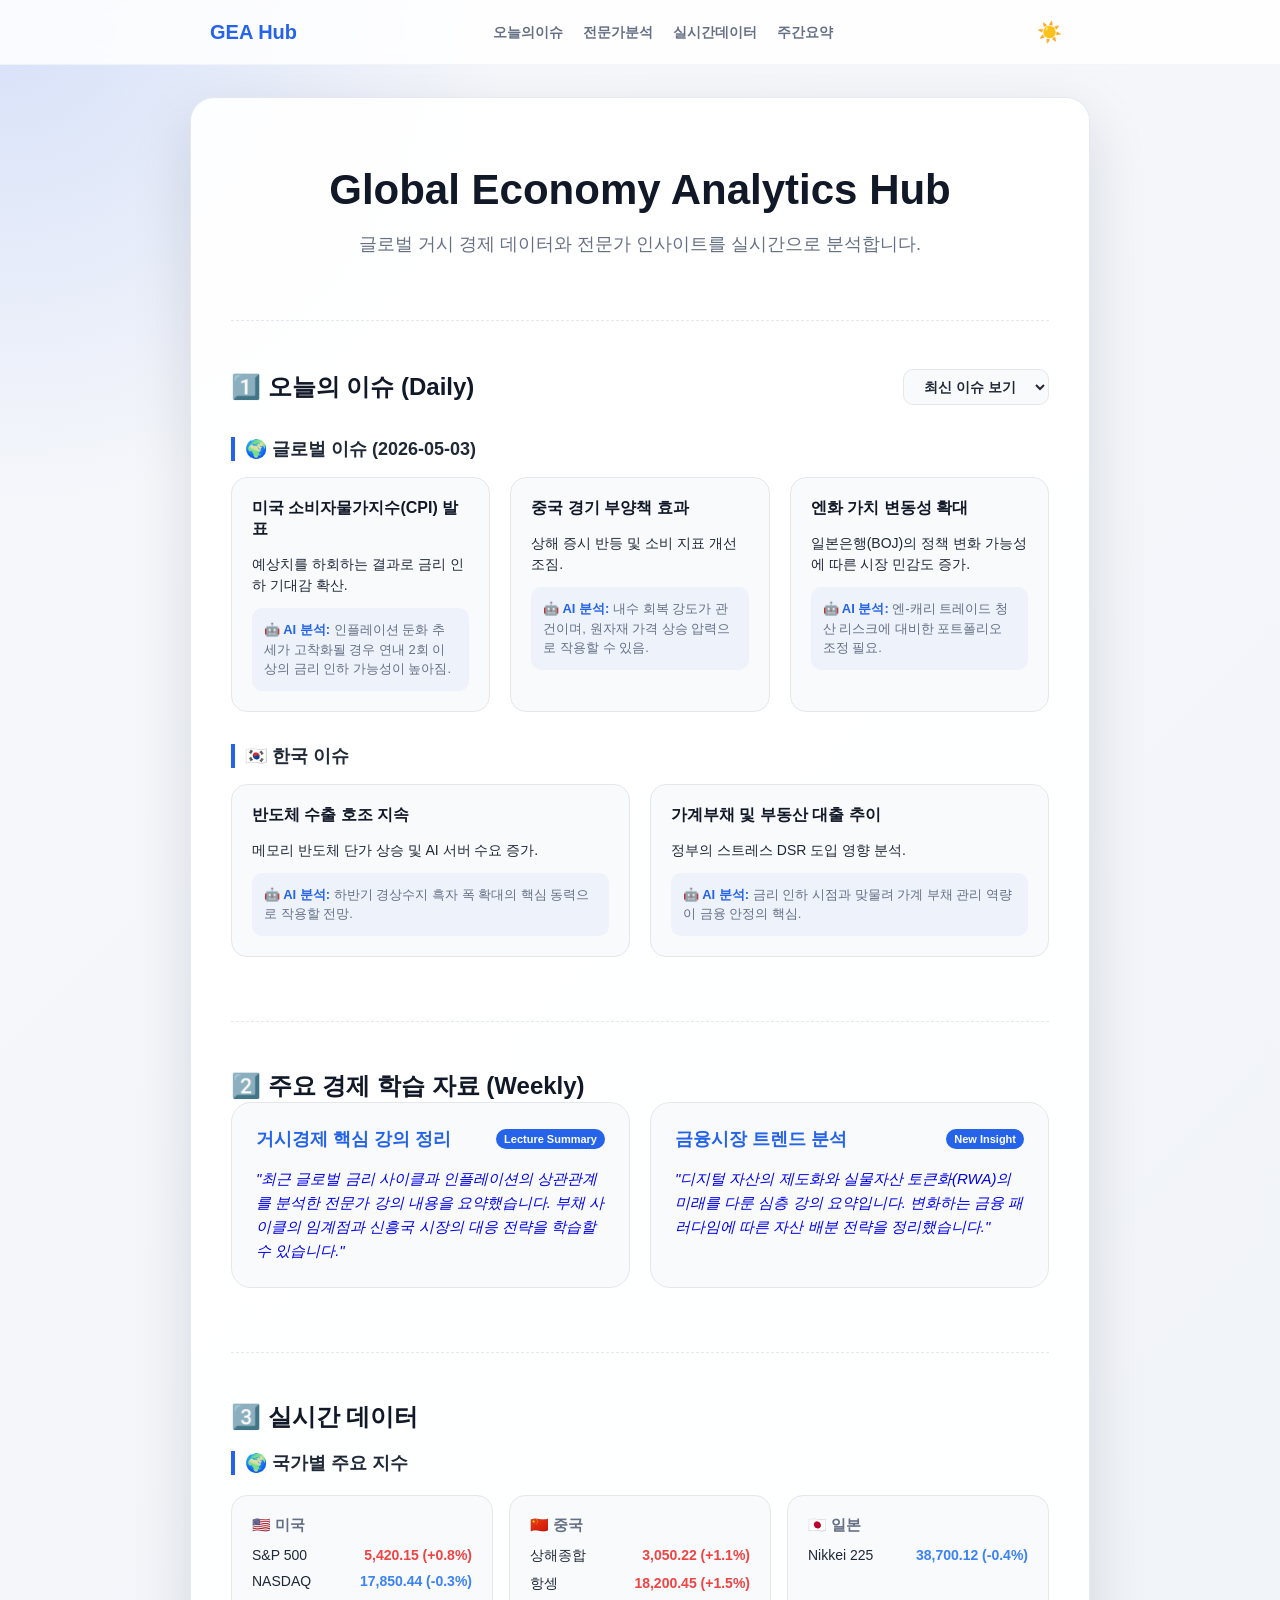
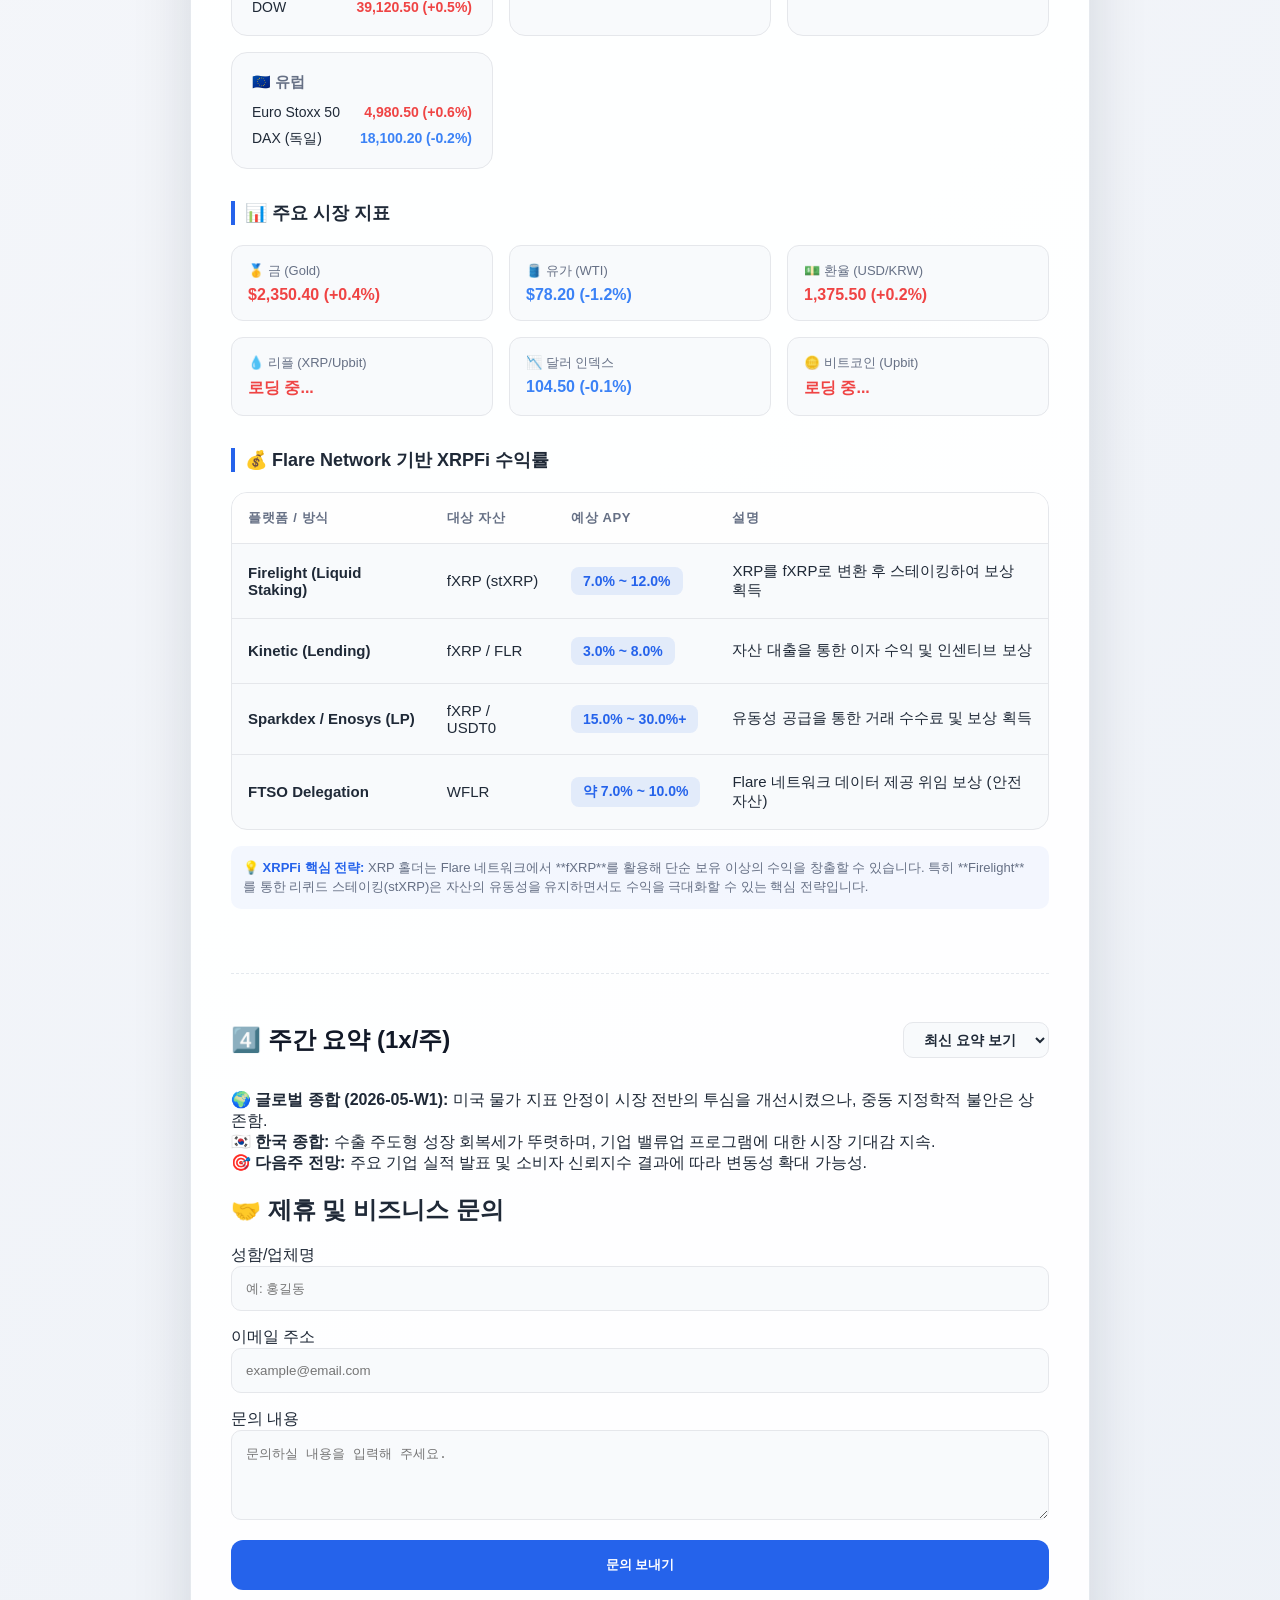
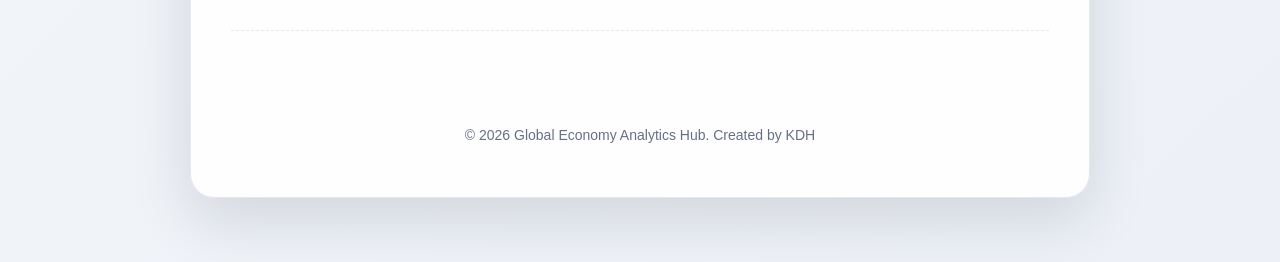
==== index.html @ 11a08524 "feat: 경제 학습 자료 전용 페이지(learning.html) 추가 및 링크 연동" ====
<!DOCTYPE html>
<html lang="ko">
<head>
  <meta charset="UTF-8">
  <meta name="viewport" content="width=device-width, initial-scale=1.0">
  <title>Global Economy Analytics Hub</title>
  <meta name="google-adsense-account" content="ca-pub-2318911583209270">
  <script async src="https://pagead2.googlesyndication.com/pagead/js/adsbygoogle.js?client=ca-pub-2318911583209270"
     crossorigin="anonymous"></script>
  <link rel="stylesheet" href="style.css">
</head>

<body>
  <nav class="navbar">
    <div class="nav-container">
      <a href="#" class="nav-logo">GEA Hub</a>
      <ul class="nav-links">
        <li><a href="#daily-issue">오늘의이슈</a></li>
        <li><a href="#expert">전문가분석</a></li>
        <li><a href="#data">실시간데이터</a></li>
        <li><a href="#weekly">주간요약</a></li>
      </ul>
      <button id="modeToggle" class="mode-toggle" aria-label="다크 모드 토글">☀️</button>
    </div>
  </nav>

  <main class="container">
    <header class="hub-header">
      <h1>Global Economy Analytics Hub</h1>
      <p>글로벌 거시 경제 데이터와 전문가 인사이트를 실시간으로 분석합니다.</p>
    </header>

    <!-- 1️⃣ 오늘의 이슈 (Daily) -->
    <section id="daily-issue" class="info-section">
      <div class="section-header">
        <h2>1️⃣ 오늘의 이슈 (Daily)</h2>
        <div class="archive-selector">
          <select id="dailyDateSelector" aria-label="이전 이슈 선택">
            <option value="latest">최신 이슈 보기</option>
            <!-- Dates will be populated by JS -->
          </select>
        </div>
      </div>
      <div id="dailyContent">
        <!-- Dynamic Content -->
      </div>
    </section>

    <!-- 2️⃣ 주요 경제 학습 자료 (Weekly) -->
    <section id="expert" class="info-section">
      <h2>2️⃣ 주요 경제 학습 자료 (Weekly)</h2>
      <div class="expert-grid">
        <a href="learning.html" class="expert-card" style="text-decoration: none; display: block; cursor: pointer; transition: transform 0.2s;">
          <div class="expert-header">
            <h3>거시경제 핵심 강의 정리</h3>
            <span class="tag">Lecture Summary</span>
          </div>
          <p>"최근 글로벌 금리 사이클과 인플레이션의 상관관계를 분석한 전문가 강의 내용을 요약했습니다. 부채 사이클의 임계점과 신흥국 시장의 대응 전략을 학습할 수 있습니다."</p>
        </a>
        <a href="learning.html" class="expert-card" style="text-decoration: none; display: block; cursor: pointer; transition: transform 0.2s;">
          <div class="expert-header">
            <h3>금융시장 트렌드 분석</h3>
            <span class="tag">New Insight</span>
          </div>
          <p>"디지털 자산의 제도화와 실물자산 토큰화(RWA)의 미래를 다룬 심층 강의 요약입니다. 변화하는 금융 패러다임에 따른 자산 배분 전략을 정리했습니다."</p>
        </a>
      </div>
    </section>

    <!-- 3️⃣ 실시간 데이터 -->
    <section id="data" class="info-section">
      <h2>3️⃣ 실시간 데이터</h2>
      
      <div class="data-group">
        <h3>🌍 국가별 주요 지수</h3>
        <div class="market-grid">
          <div class="market-box">
            <h4>🇺🇸 미국</h4>
            <div class="market-data">
              <div class="data-row up"><span>S&P 500</span> <strong>5,420.15 (+0.8%)</strong></div>
              <div class="data-row down"><span>NASDAQ</span> <strong>17,850.44 (-0.3%)</strong></div>
              <div class="data-row up"><span>DOW</span> <strong>39,120.50 (+0.5%)</strong></div>
            </div>
          </div>
          <div class="market-box">
            <h4>🇨🇳 중국</h4>
            <div class="market-data">
              <div class="data-row up"><span>상해종합</span> <strong>3,050.22 (+1.1%)</strong></div>
              <div class="data-row up"><span>항셍</span> <strong>18,200.45 (+1.5%)</strong></div>
            </div>
          </div>
          <div class="market-box">
            <h4>🇯🇵 일본</h4>
            <div class="market-data">
              <div class="data-row down"><span>Nikkei 225</span> <strong>38,700.12 (-0.4%)</strong></div>
            </div>
          </div>
          <div class="market-box">
            <h4>🇪🇺 유럽</h4>
            <div class="market-data">
              <div class="data-row up"><span>Euro Stoxx 50</span> <strong>4,980.50 (+0.6%)</strong></div>
              <div class="data-row down"><span>DAX (독일)</span> <strong>18,100.20 (-0.2%)</strong></div>
            </div>
          </div>
        </div>
      </div>

      <div class="data-group" style="margin-top: 32px;">
        <h3>📊 주요 시장 지표</h3>
        <div class="market-grid">
          <div class="indicator-item">
            <span>🥇 금 (Gold)</span>
            <strong class="up">$2,350.40 (+0.4%)</strong>
          </div>
          <div class="indicator-item">
            <span>🛢️ 유가 (WTI)</span>
            <strong class="down">$78.20 (-1.2%)</strong>
          </div>
          <div class="indicator-item">
            <span>💵 환율 (USD/KRW)</span>
            <strong class="up">1,375.50 (+0.2%)</strong>
          </div>
          <div class="indicator-item">
            <span>💧 리플 (XRP/Upbit)</span>
            <strong id="xrpPriceDisplay" class="up">로딩 중...</strong>
          </div>
          <div class="indicator-item">
            <span>📉 달러 인덱스</span>
            <strong class="down">104.50 (-0.1%)</strong>
          </div>
          <div class="indicator-item">
            <span>🪙 비트코인 (Upbit)</span>
            <strong id="btcPriceDisplay" class="up">로딩 중...</strong>
          </div>
        </div>
      </div>

      <div class="data-group" style="margin-top: 32px;">
        <h3>💰 Flare Network 기반 XRPFi 수익률</h3>
        <div class="table-wrapper">
          <table class="data-table">
            <thead>
              <tr>
                <th>플랫폼 / 방식</th>
                <th>대상 자산</th>
                <th>예상 APY</th>
                <th>설명</th>
              </tr>
            </thead>
            <tbody>
              <tr>
                <td class="asset-name"><strong>Firelight (Liquid Staking)</strong></td>
                <td>fXRP (stXRP)</td>
                <td><span class="apy-badge">7.0% ~ 12.0%</span></td>
                <td>XRP를 fXRP로 변환 후 스테이킹하여 보상 획득</td>
              </tr>
              <tr>
                <td class="asset-name"><strong>Kinetic (Lending)</strong></td>
                <td>fXRP / FLR</td>
                <td><span class="apy-badge">3.0% ~ 8.0%</span></td>
                <td>자산 대출을 통한 이자 수익 및 인센티브 보상</td>
              </tr>
              <tr>
                <td class="asset-name"><strong>Sparkdex / Enosys (LP)</strong></td>
                <td>fXRP / USDT0</td>
                <td><span class="apy-badge">15.0% ~ 30.0%+</span></td>
                <td>유동성 공급을 통한 거래 수수료 및 보상 획득</td>
              </tr>
              <tr>
                <td class="asset-name"><strong>FTSO Delegation</strong></td>
                <td>WFLR</td>
                <td><span class="apy-badge">약 7.0% ~ 10.0%</span></td>
                <td>Flare 네트워크 데이터 제공 위임 보상 (안전 자산)</td>
              </tr>
            </tbody>
          </table>
        </div>
        <div class="ai-analysis" style="margin-top: 16px;">
          <strong>💡 XRPFi 핵심 전략:</strong> XRP 홀더는 Flare 네트워크에서 **fXRP**를 활용해 단순 보유 이상의 수익을 창출할 수 있습니다. 특히 **Firelight**를 통한 리퀴드 스테이킹(stXRP)은 자산의 유동성을 유지하면서도 수익을 극대화할 수 있는 핵심 전략입니다.
        </div>
      </div>
    </section>

    <!-- 4️⃣ 주간 요약 (1x/주) -->
    <section id="weekly" class="info-section">
      <div class="section-header">
        <h2>4️⃣ 주간 요약 (1x/주)</h2>
        <div class="archive-selector">
          <select id="weeklyDateSelector" aria-label="이전 요약 선택">
            <option value="latest">최신 요약 보기</option>
            <!-- Dates will be populated by JS -->
          </select>
        </div>
      </div>
      <div id="weeklyContent">
        <!-- Dynamic Content -->
      </div>
    </section>

    <section class="contact-section">
      <h2>🤝 제휴 및 비즈니스 문의</h2>
      <form id="contactForm" class="contact-form" action="https://formspree.io/f/xnjwjlny" method="POST">
        <div class="form-group">
          <label for="name">성함/업체명</label>
          <input type="text" id="name" name="name" placeholder="예: 홍길동" required>
        </div>
        <div class="form-group">
          <label for="email">이메일 주소</label>
          <input type="email" id="email" name="email" placeholder="example@email.com" required>
        </div>
        <div class="form-group">
          <label for="message">문의 내용</label>
          <textarea id="message" name="message" rows="4" placeholder="문의하실 내용을 입력해 주세요." required></textarea>
        </div>
        <button type="submit" class="submit-btn">문의 보내기</button>
      </form>
    </section>

    <section class="comments-section" style="margin-top: 40px; padding-top: 32px; border-top: 1px dashed var(--container-border);">
      <div id="disqus_thread"></div>
      <script>
          (function() {
          var d = document, s = d.createElement('script');
          s.src = 'https://productbuilder-f98wrz4nfr.disqus.com/embed.js';
          s.setAttribute('data-timestamp', +new Date());
          (d.head || d.body).appendChild(s);
          })();
      </script>
    </section>

    <footer class="footer">
      <p>&copy; 2026 Global Economy Analytics Hub. Created by KDH</p>
    </footer>
  </main>

  <script src="script.js"></script>
</body>
</html>
---- style.css ----
:root {
  --nav-bg: rgba(255, 255, 255, 0.85);
  --nav-border: rgba(148, 163, 184, 0.1);
  --bg-gradient: radial-gradient(circle at top left, rgba(37, 99, 235, 0.16), transparent 32rem),
                 linear-gradient(135deg, #f7f8fb 0%, #edf1f7 100%);
  --text-primary: #1f2937;
  --text-secondary: #667085;
  --text-header: #111827;
  --container-bg: rgba(255, 255, 255, 0.92);
  --container-border: rgba(148, 163, 184, 0.24);
  --container-shadow: 0 22px 60px rgba(15, 23, 42, 0.13);
  --set-bg: #f8fafc;
  --set-border: #e5e7eb;
  --set-title: #344054;
  --accent-color: #2563eb;
  --ai-bg: rgba(37, 99, 235, 0.05);
  --up-color: #ef4444;
  --down-color: #3b82f6;
}

.dark-mode {
  --nav-bg: rgba(15, 23, 42, 0.85);
  --nav-border: rgba(51, 65, 85, 0.3);
  --bg-gradient: radial-gradient(circle at top left, rgba(37, 99, 235, 0.1), transparent 32rem),
                 linear-gradient(135deg, #0f172a 0%, #1e293b 100%);
  --text-primary: #f1f5f9;
  --text-secondary: #94a3b8;
  --text-header: #f8fafc;
  --container-bg: rgba(30, 41, 59, 0.92);
  --container-border: rgba(51, 65, 85, 0.4);
  --container-shadow: 0 22px 60px rgba(0, 0, 0, 0.3);
  --set-bg: #1e293b;
  --set-border: #334155;
  --set-title: #cbd5e1;
  --accent-color: #60a5fa;
  --ai-bg: rgba(96, 165, 250, 0.1);
}

* {
  box-sizing: border-box;
}

body {
  min-height: 100vh;
  margin: 0;
  font-family: Arial, "Apple SD Gothic Neo", "Noto Sans KR", sans-serif;
  background: var(--bg-gradient);
  color: var(--text-primary);
  display: flex;
  flex-direction: column;
  align-items: center;
  padding: 0 0 64px;
  transition: background 0.3s ease, color 0.3s ease;
  scroll-behavior: smooth;
}

.navbar {
  position: sticky;
  top: 0;
  width: 100%;
  z-index: 1000;
  background: var(--nav-bg);
  backdrop-filter: blur(10px);
  border-bottom: 1px solid var(--nav-border);
  margin-bottom: 32px;
}

.nav-container {
  max-width: 900px;
  margin: 0 auto;
  display: flex;
  align-items: center;
  justify-content: space-between;
  padding: 12px 20px;
}

.nav-logo {
  font-size: 20px;
  font-weight: 900;
  color: var(--accent-color);
  text-decoration: none;
}

.nav-links {
  display: flex;
  list-style: none;
  gap: 20px;
  margin: 0;
  padding: 0;
}

.nav-links a {
  text-decoration: none;
  color: var(--text-secondary);
  font-size: 14px;
  font-weight: 600;
  transition: color 0.2s ease;
}

.nav-links a:hover {
  color: var(--accent-color);
}

.container {
  width: min(95%, 900px);
  background: var(--container-bg);
  border: 1px solid var(--container-border);
  border-radius: 24px;
  box-shadow: var(--container-shadow);
  padding: 40px;
  transition: all 0.3s ease;
}

.hub-header {
  text-align: center;
  margin-bottom: 48px;
}

.hub-header h1 {
  font-size: clamp(28px, 5vw, 42px);
  margin-bottom: 12px;
  color: var(--text-header);
}

.hub-header p {
  color: var(--text-secondary);
  font-size: 18px;
}

.info-section {
  margin-top: 64px;
  padding-top: 48px;
  border-top: 1px dashed var(--container-border);
}

.info-section h2 {
  font-size: 24px;
  color: var(--text-header);
  margin: 0;
}

.section-header {
  display: flex;
  justify-content: space-between;
  align-items: center;
  margin-bottom: 32px;
  flex-wrap: wrap;
  gap: 16px;
}

.archive-selector select {
  padding: 8px 16px;
  border-radius: 10px;
  border: 1px solid var(--set-border);
  background: var(--set-bg);
  color: var(--text-primary);
  font-size: 14px;
  font-weight: 600;
  cursor: pointer;
  outline: none;
  transition: border-color 0.2s;
}

.archive-selector select:hover {
  border-color: var(--accent-color);
}

.issue-group h3 {
  font-size: 18px;
  margin-bottom: 16px;
  padding-left: 10px;
  border-left: 4px solid var(--accent-color);
}

/* Card Grid */
.card-grid {
  display: grid;
  grid-template-columns: repeat(auto-fit, minmax(240px, 1fr));
  gap: 20px;
}

.data-card {
  padding: 20px;
  background: var(--set-bg);
  border: 1px solid var(--set-border);
  border-radius: 16px;
}

.data-card h4 {
  font-size: 16px;
  margin: 0 0 10px;
  color: var(--text-header);
}

.data-card p {
  font-size: 14px;
  line-height: 1.5;
  margin-bottom: 12px;
}

/* Table Modernization */
.table-wrapper {
  width: 100%;
  overflow-x: auto;
  border-radius: 16px;
  border: 1px solid var(--set-border);
  background: var(--set-bg);
  margin-top: 16px;
}

.data-table {
  width: 100%;
  border-collapse: collapse;
  text-align: left;
  min-width: 600px;
}

.data-table th {
  padding: 16px;
  background: var(--nav-bg);
  color: var(--text-secondary);
  font-size: 13px;
  font-weight: 700;
  text-transform: uppercase;
  letter-spacing: 0.05em;
  border-bottom: 1px solid var(--set-border);
}

.data-table td {
  padding: 18px 16px;
  border-bottom: 1px solid var(--set-border);
  font-size: 15px;
  color: var(--text-primary);
  vertical-align: middle;
}

.data-table tr:last-child td {
  border-bottom: none;
}

.data-table tr:hover {
  background: rgba(37, 99, 235, 0.03);
}

.dark-mode .data-table tr:hover {
  background: rgba(96, 165, 250, 0.03);
}

.apy-badge {
  display: inline-block;
  padding: 6px 12px;
  background: rgba(37, 99, 235, 0.1);
  color: var(--accent-color);
  border-radius: 8px;
  font-weight: 800;
  font-size: 14px;
  white-space: nowrap;
}

.asset-name {
  font-weight: 700;
  color: var(--text-header);
}

.ai-analysis {
  padding: 12px;
  background: var(--ai-bg);
  border-radius: 10px;
  font-size: 13px;
  line-height: 1.5;
  color: var(--text-secondary);
}

.ai-analysis strong {
  color: var(--accent-color);
}

/* Expert Grid */
.expert-grid {
  display: grid;
  grid-template-columns: repeat(auto-fit, minmax(300px, 1fr));
  gap: 20px;
}

.expert-card {
  padding: 24px;
  background: var(--set-bg);
  border-radius: 20px;
  border: 1px solid var(--set-border);
  transition: transform 0.2s, box-shadow 0.2s, border-color 0.2s;
}

.expert-card:hover {
  transform: translateY(-5px);
  box-shadow: 0 12px 24px rgba(0, 0, 0, 0.1);
  border-color: var(--accent-color);
}

.expert-header {
  display: flex;
  justify-content: space-between;
  align-items: center;
  margin-bottom: 16px;
}

.expert-header h3 {
  font-size: 18px;
  margin: 0;
  color: var(--accent-color);
}

.tag {
  font-size: 11px;
  padding: 4px 8px;
  background: var(--accent-color);
  color: white;
  border-radius: 20px;
  font-weight: bold;
}

.expert-card p {
  font-size: 15px;
  line-height: 1.6;
  font-style: italic;
  margin: 0;
}

.data-group h3 {
  font-size: 18px;
  margin-bottom: 20px;
  padding-left: 10px;
  border-left: 4px solid var(--accent-color);
}

.market-grid {
  display: grid;
  grid-template-columns: repeat(auto-fit, minmax(200px, 1fr));
  gap: 16px;
}

.market-box {
  padding: 20px;
  background: var(--set-bg);
  border: 1px solid var(--set-border);
  border-radius: 16px;
}

.market-box h4 {
  font-size: 15px;
  margin: 0 0 12px;
  color: var(--text-secondary);
}

.market-data {
  display: grid;
  gap: 10px;
}

.data-row {
  display: flex;
  justify-content: space-between;
  font-size: 14px;
}

.data-row span {
  color: var(--text-primary);
}

.data-row.up strong { color: var(--up-color); }
.data-row.down strong { color: var(--down-color); }

/* Indicator Item Style */
.indicator-item {
  padding: 16px;
  background: var(--set-bg);
  border: 1px solid var(--set-border);
  border-radius: 12px;
  display: flex;
  flex-direction: column;
  gap: 6px;
}

.indicator-item span {
  font-size: 13px;
  color: var(--text-secondary);
}

.indicator-item strong {
  font-size: 16px;
}

.indicator-item strong.up { color: var(--up-color); }
.indicator-item strong.down { color: var(--down-color); }

/* Expert Grid */
.mode-toggle {
  background: none;
  border: none;
  cursor: pointer;
  padding: 8px;
  border-radius: 50%;
  font-size: 20px;
}

.contact-form {
  display: grid;
  gap: 16px;
}

.form-group input, .form-group textarea {
  width: 100%;
  padding: 14px;
  border-radius: 10px;
  border: 1px solid var(--set-border);
  background: var(--set-bg);
  color: var(--text-primary);
}

.submit-btn {
  padding: 16px;
  background: var(--accent-color);
  color: white;
  border: none;
  border-radius: 12px;
  font-weight: bold;
  cursor: pointer;
}

.footer {
  margin-top: 64px;
  text-align: center;
  font-size: 14px;
  color: var(--text-secondary);
}

@media (max-width: 768px) {
  .nav-links { display: none; }
  .container { padding: 24px 16px; }
}
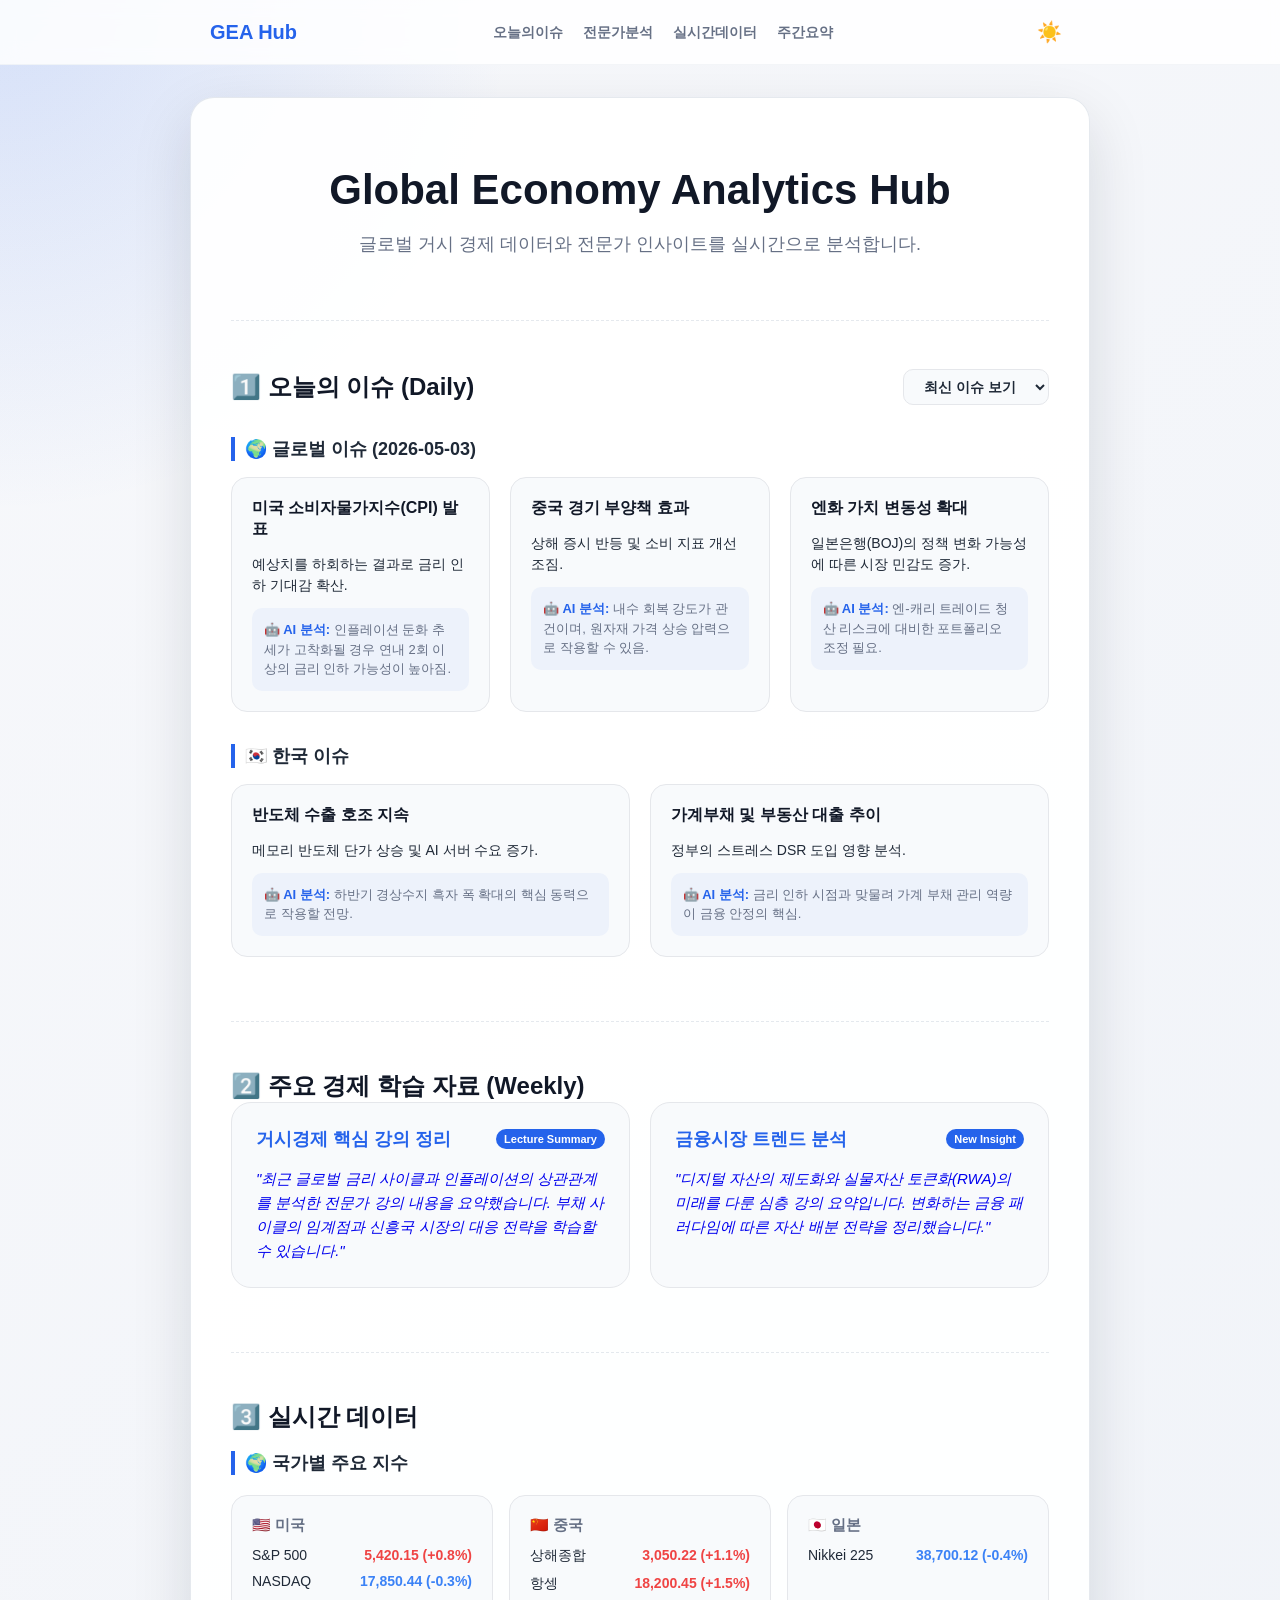
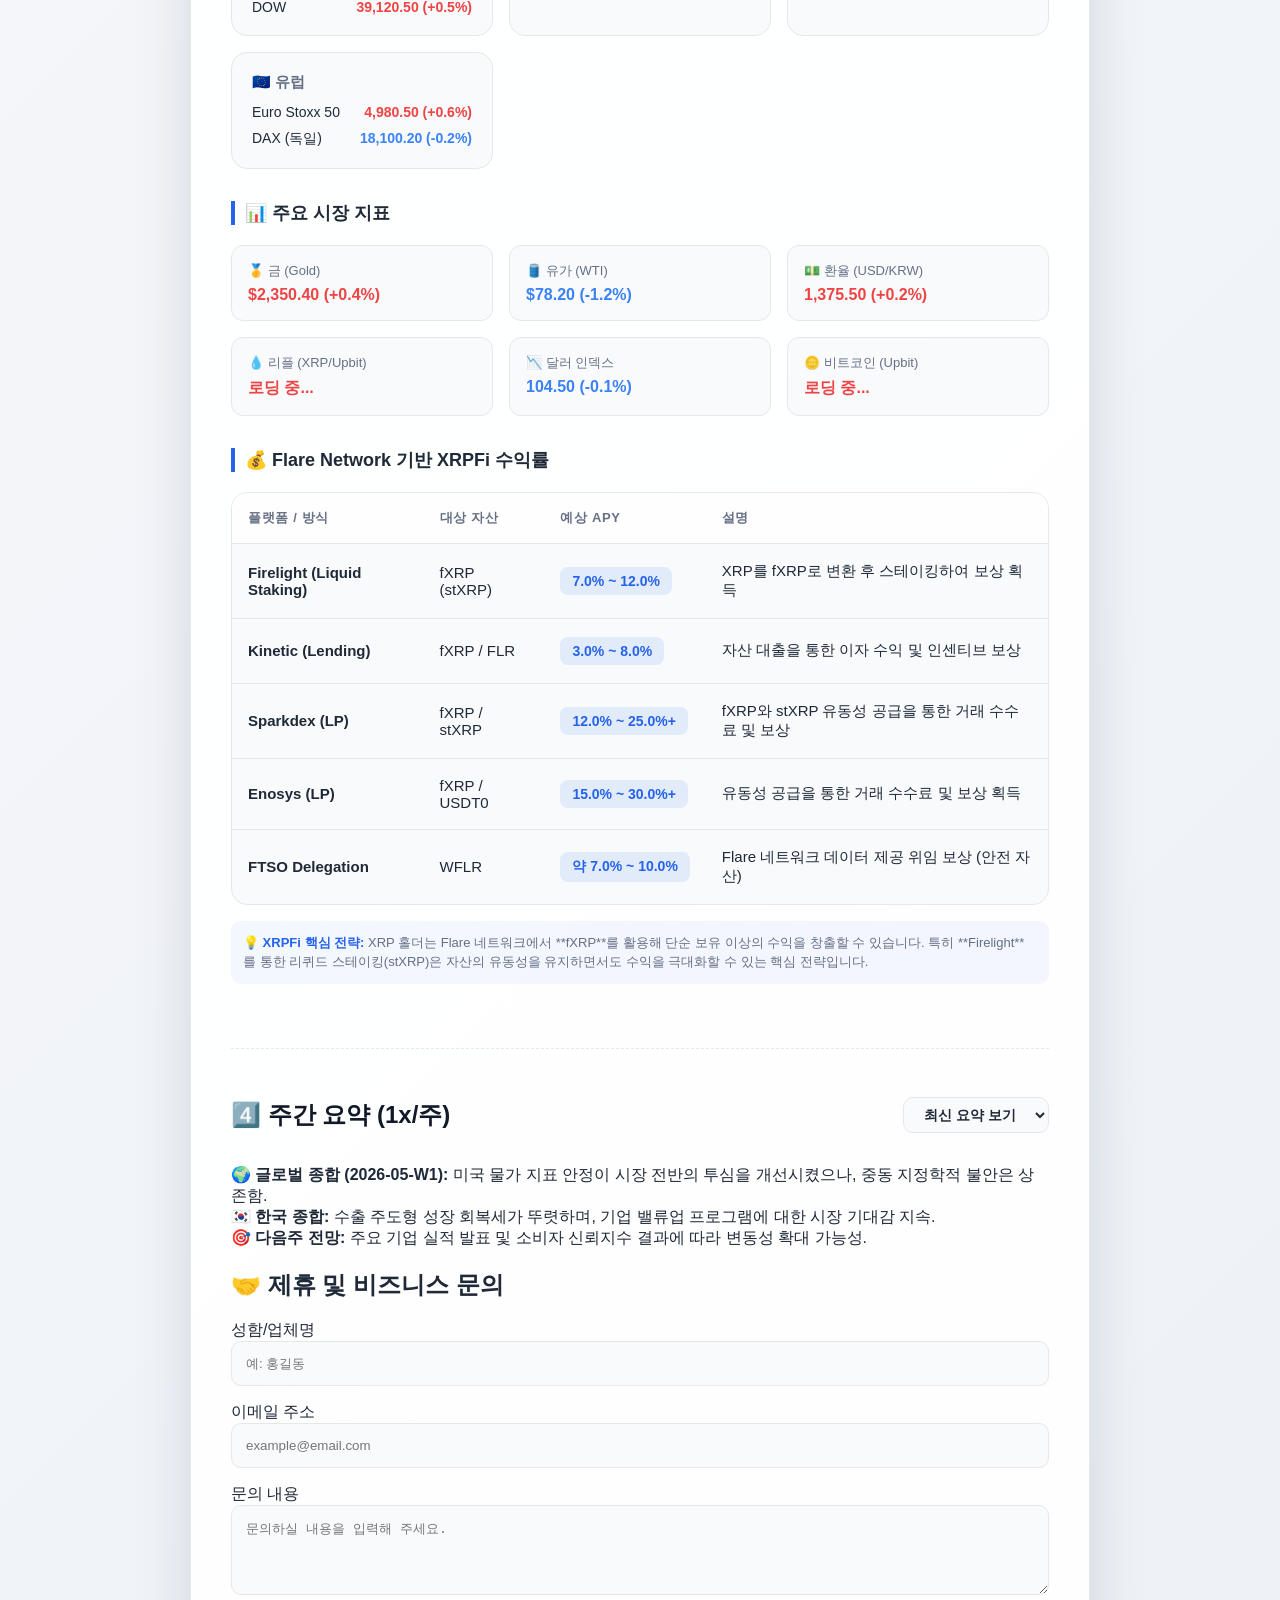
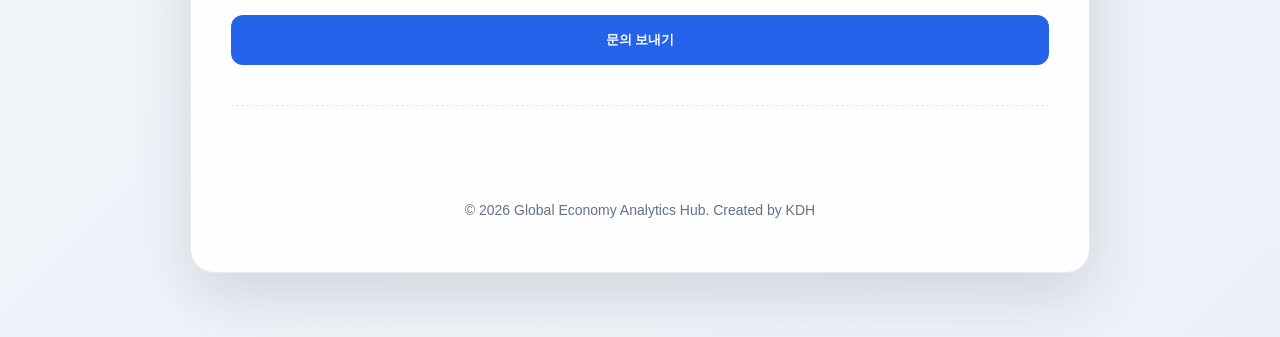
==== commit 01a3eabc: "feat: 실명 언급 제거 및 Sparkdex fXRP/stXRP 수익률 정보 업데이트" ====
--- a/index.html
+++ b/index.html
@@ -161,7 +161,13 @@
                 <td>자산 대출을 통한 이자 수익 및 인센티브 보상</td>
               </tr>
               <tr>
-                <td class="asset-name"><strong>Sparkdex / Enosys (LP)</strong></td>
+                <td class="asset-name"><strong>Sparkdex (LP)</strong></td>
+                <td>fXRP / stXRP</td>
+                <td><span class="apy-badge">12.0% ~ 25.0%+</span></td>
+                <td>fXRP와 stXRP 유동성 공급을 통한 거래 수수료 및 보상</td>
+              </tr>
+              <tr>
+                <td class="asset-name"><strong>Enosys (LP)</strong></td>
                 <td>fXRP / USDT0</td>
                 <td><span class="apy-badge">15.0% ~ 30.0%+</span></td>
                 <td>유동성 공급을 통한 거래 수수료 및 보상 획득</td>
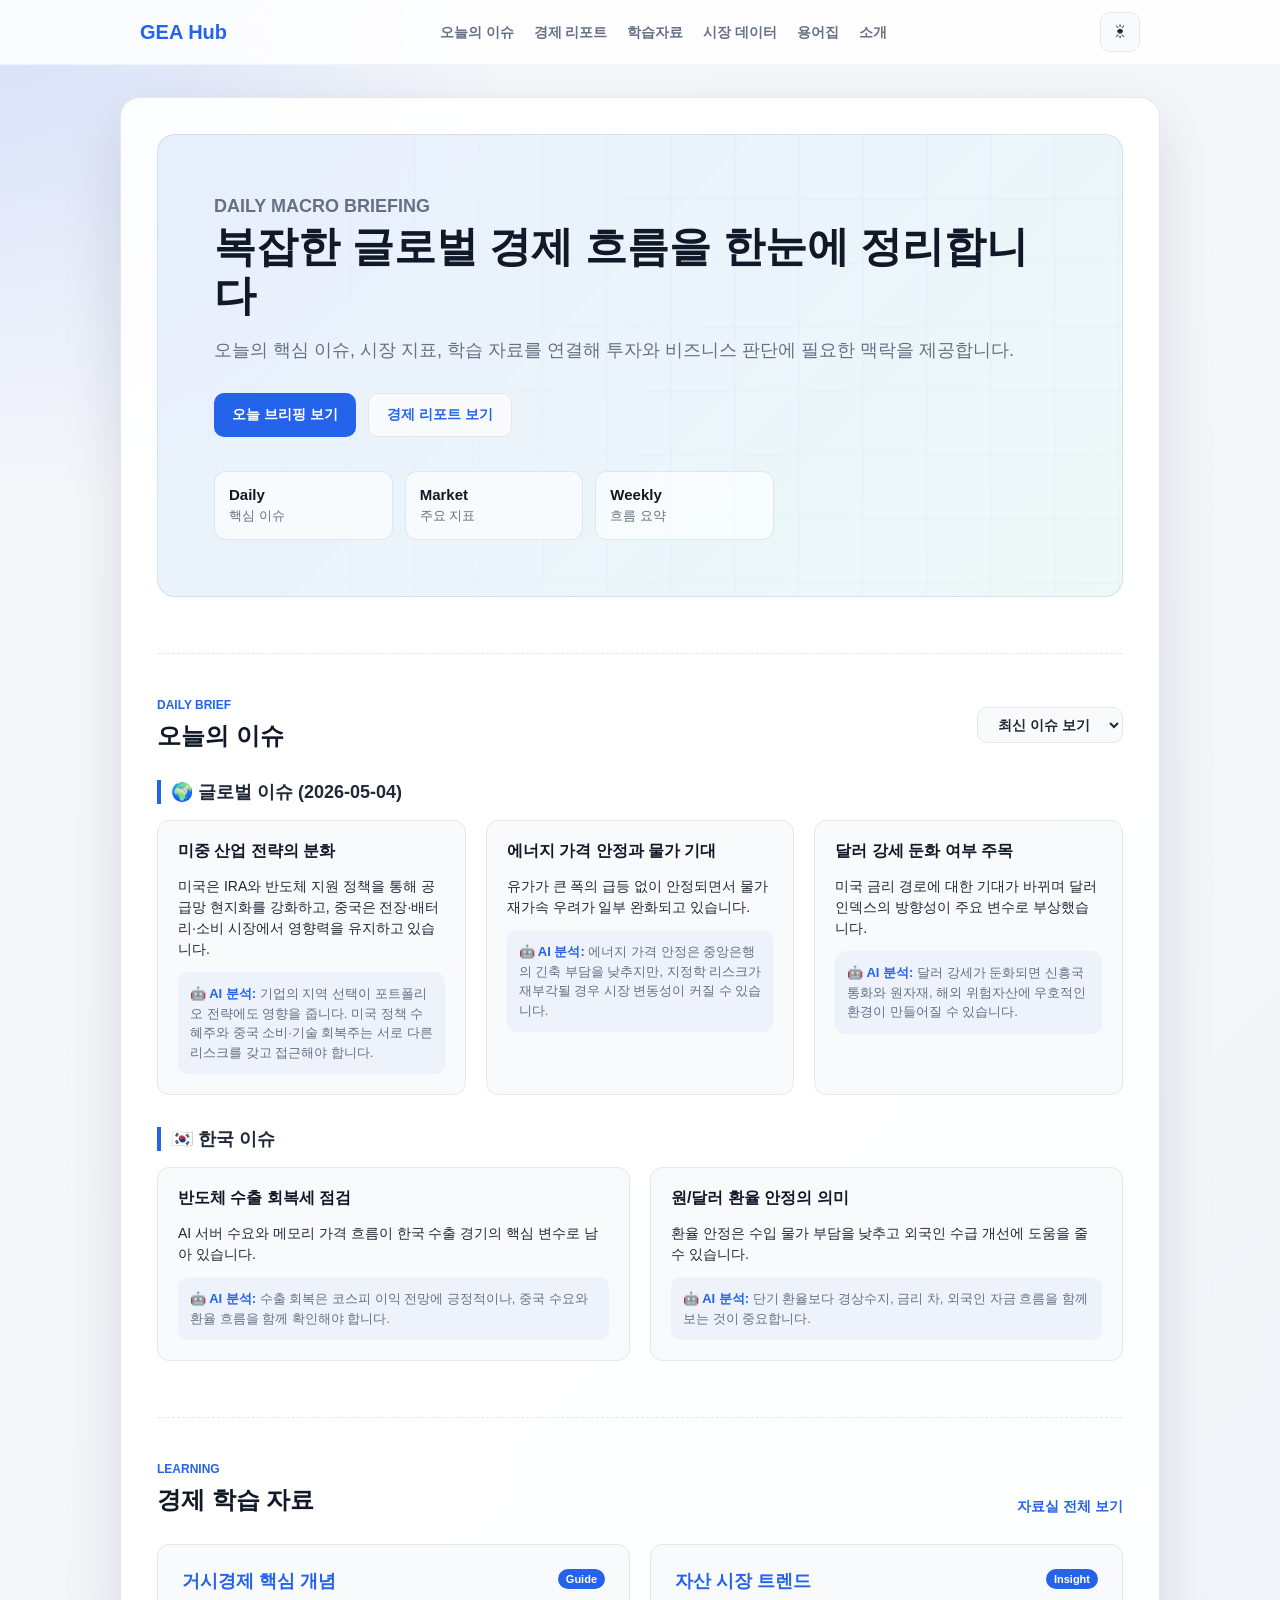
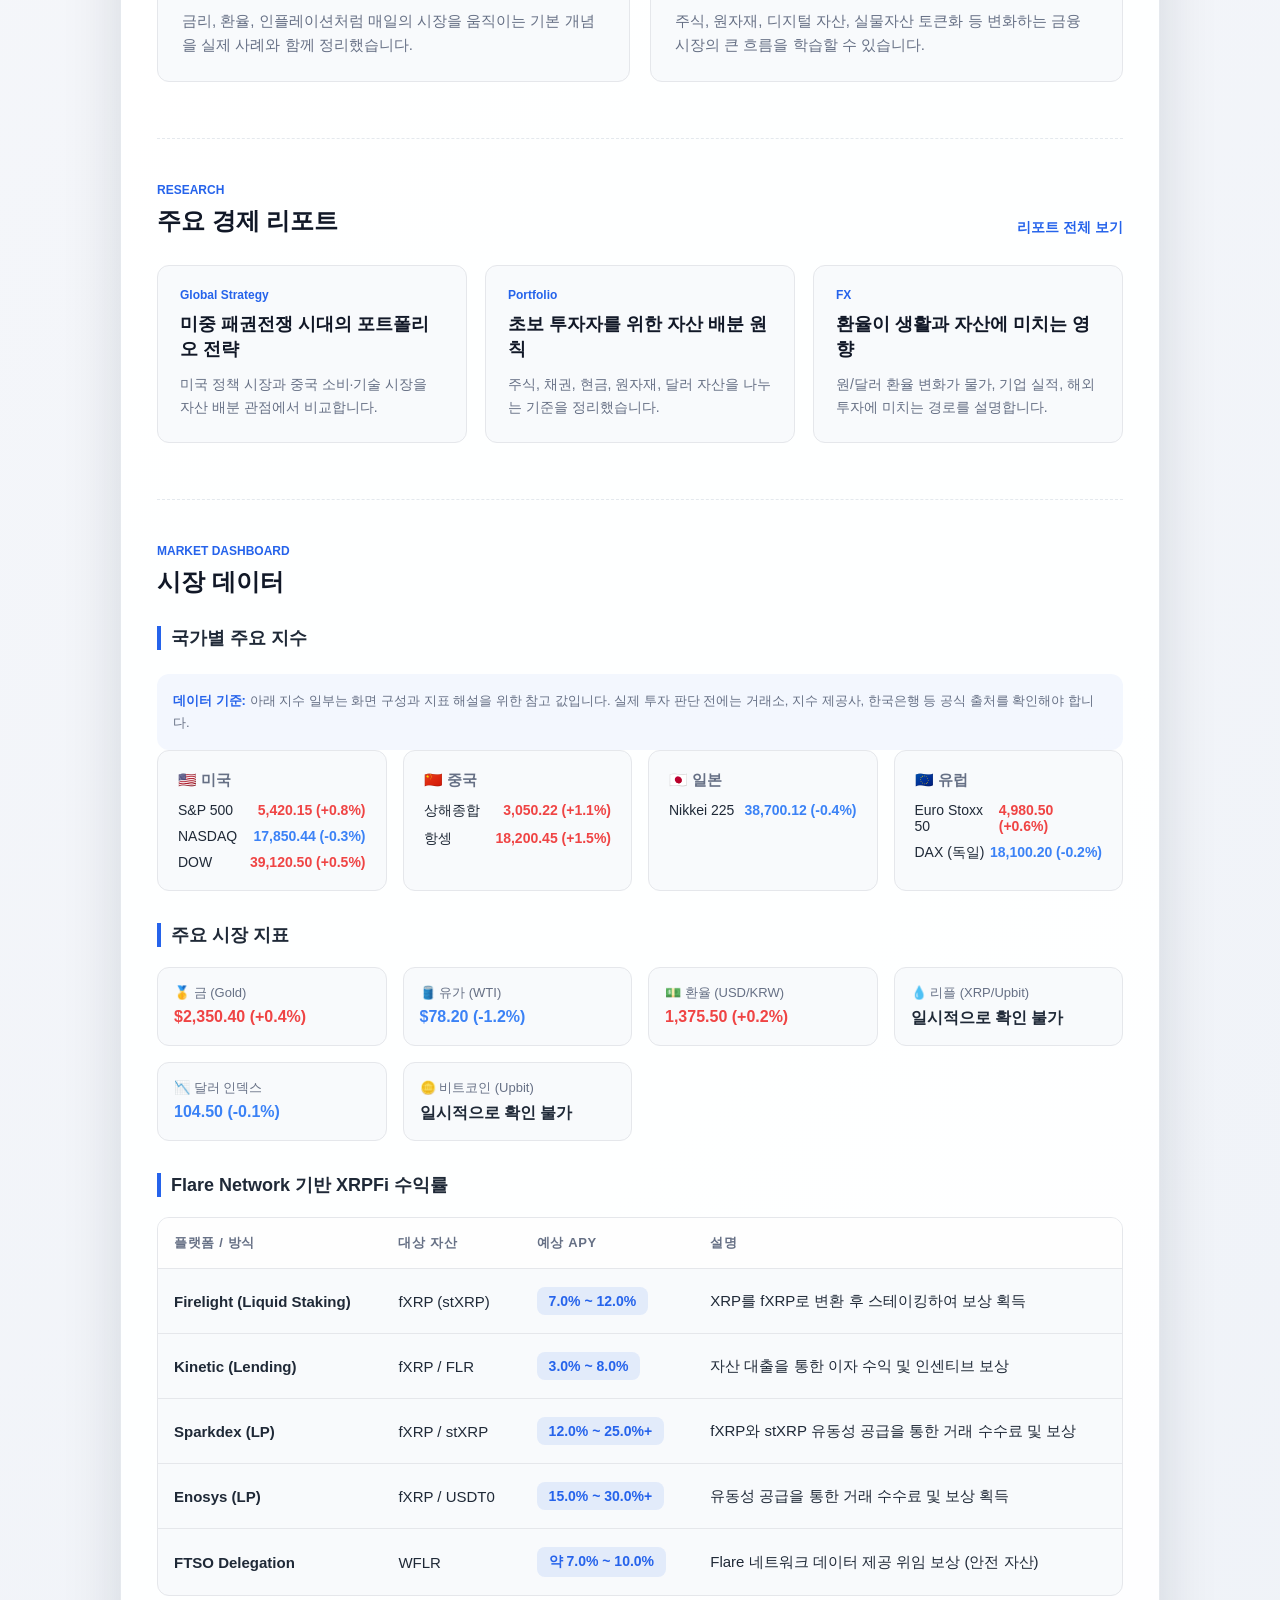
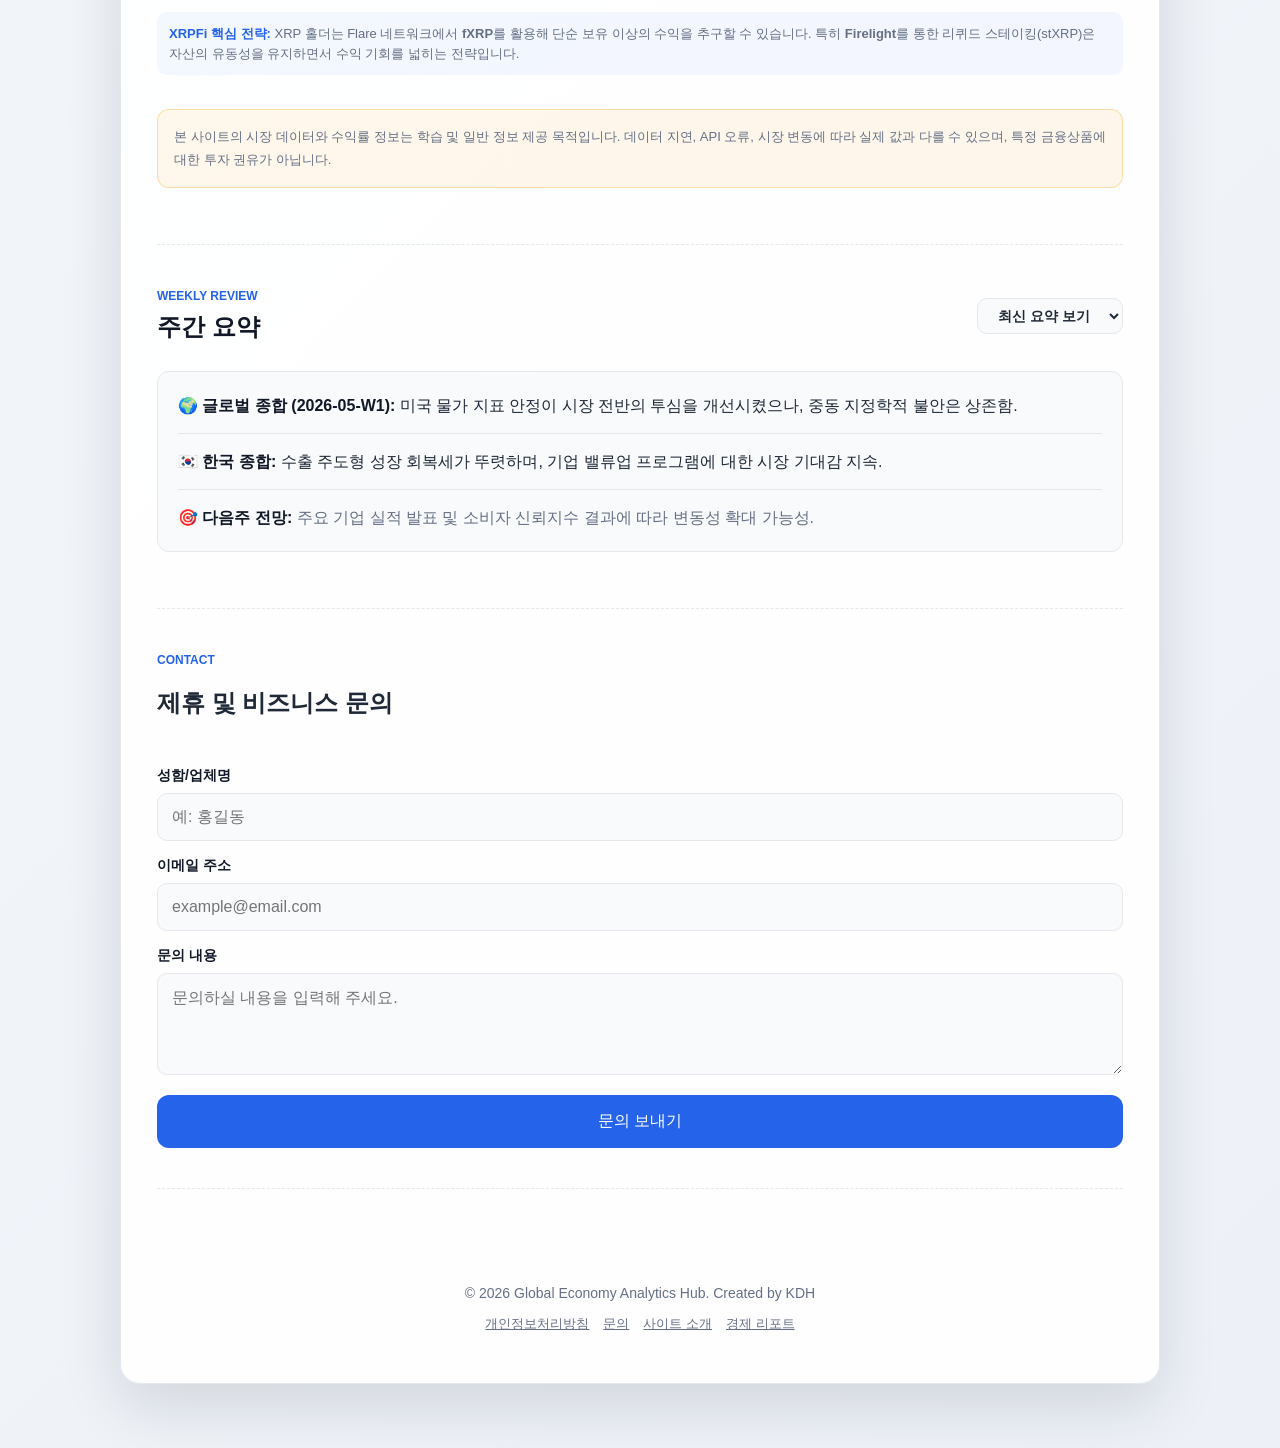
==== commit 2758a3d4: "Expand economy hub content for AdSense review" ====
--- a/index.html
+++ b/index.html
@@ -3,7 +3,8 @@
 <head>
   <meta charset="UTF-8">
   <meta name="viewport" content="width=device-width, initial-scale=1.0">
-  <title>Global Economy Analytics Hub</title>
+  <title>Global Economy Analytics Hub | 글로벌 경제 브리핑</title>
+  <meta name="description" content="글로벌 경제 이슈, 시장 데이터, 경제 학습 자료를 한곳에서 확인하는 거시경제 분석 허브입니다.">
   <meta name="google-adsense-account" content="ca-pub-2318911583209270">
   <script async src="https://pagead2.googlesyndication.com/pagead/js/adsbygoogle.js?client=ca-pub-2318911583209270"
      crossorigin="anonymous"></script>
@@ -13,66 +14,126 @@
 <body>
   <nav class="navbar">
     <div class="nav-container">
-      <a href="#" class="nav-logo">GEA Hub</a>
+      <a href="index.html" class="nav-logo">GEA Hub</a>
       <ul class="nav-links">
-        <li><a href="#daily-issue">오늘의이슈</a></li>
-        <li><a href="#expert">전문가분석</a></li>
-        <li><a href="#data">실시간데이터</a></li>
-        <li><a href="#weekly">주간요약</a></li>
+        <li><a href="daily.html">오늘의 이슈</a></li>
+        <li><a href="articles.html">경제 리포트</a></li>
+        <li><a href="learning.html">학습자료</a></li>
+        <li><a href="market.html">시장 데이터</a></li>
+        <li><a href="glossary.html">용어집</a></li>
+        <li><a href="about.html">소개</a></li>
       </ul>
-      <button id="modeToggle" class="mode-toggle" aria-label="다크 모드 토글">☀️</button>
+      <button id="modeToggle" class="mode-toggle" aria-label="다크 모드 토글" title="화면 모드 변경">☀</button>
     </div>
   </nav>
 
   <main class="container">
-    <header class="hub-header">
-      <h1>Global Economy Analytics Hub</h1>
-      <p>글로벌 거시 경제 데이터와 전문가 인사이트를 실시간으로 분석합니다.</p>
+    <header class="hub-header hero-panel">
+      <p class="eyebrow">Daily macro briefing</p>
+      <h1>복잡한 글로벌 경제 흐름을 한눈에 정리합니다</h1>
+      <p>오늘의 핵심 이슈, 시장 지표, 학습 자료를 연결해 투자와 비즈니스 판단에 필요한 맥락을 제공합니다.</p>
+      <div class="hero-actions">
+        <a href="daily.html" class="primary-link">오늘 브리핑 보기</a>
+        <a href="articles.html" class="secondary-link">경제 리포트 보기</a>
+      </div>
+      <div class="hero-stats" aria-label="사이트 주요 콘텐츠">
+        <div>
+          <strong>Daily</strong>
+          <span>핵심 이슈</span>
+        </div>
+        <div>
+          <strong>Market</strong>
+          <span>주요 지표</span>
+        </div>
+        <div>
+          <strong>Weekly</strong>
+          <span>흐름 요약</span>
+        </div>
+      </div>
     </header>
 
-    <!-- 1️⃣ 오늘의 이슈 (Daily) -->
     <section id="daily-issue" class="info-section">
       <div class="section-header">
-        <h2>1️⃣ 오늘의 이슈 (Daily)</h2>
+        <div>
+          <p class="section-kicker">Daily Brief</p>
+          <h2>오늘의 이슈</h2>
+        </div>
         <div class="archive-selector">
           <select id="dailyDateSelector" aria-label="이전 이슈 선택">
             <option value="latest">최신 이슈 보기</option>
-            <!-- Dates will be populated by JS -->
           </select>
         </div>
       </div>
       <div id="dailyContent">
-        <!-- Dynamic Content -->
-      </div>
-    </section>
-
-    <!-- 2️⃣ 주요 경제 학습 자료 (Weekly) -->
+      </div>
+    </section>
+
     <section id="expert" class="info-section">
-      <h2>2️⃣ 주요 경제 학습 자료 (Weekly)</h2>
+      <div class="section-header compact">
+        <div>
+          <p class="section-kicker">Learning</p>
+          <h2>경제 학습 자료</h2>
+        </div>
+        <a href="learning.html" class="text-link">자료실 전체 보기</a>
+      </div>
       <div class="expert-grid">
-        <a href="learning.html" class="expert-card" style="text-decoration: none; display: block; cursor: pointer; transition: transform 0.2s;">
+        <a href="learning.html" class="expert-card">
           <div class="expert-header">
-            <h3>거시경제 핵심 강의 정리</h3>
-            <span class="tag">Lecture Summary</span>
-          </div>
-          <p>"최근 글로벌 금리 사이클과 인플레이션의 상관관계를 분석한 전문가 강의 내용을 요약했습니다. 부채 사이클의 임계점과 신흥국 시장의 대응 전략을 학습할 수 있습니다."</p>
-        </a>
-        <a href="learning.html" class="expert-card" style="text-decoration: none; display: block; cursor: pointer; transition: transform 0.2s;">
+            <h3>거시경제 핵심 개념</h3>
+            <span class="tag">Guide</span>
+          </div>
+          <p>금리, 환율, 인플레이션처럼 매일의 시장을 움직이는 기본 개념을 실제 사례와 함께 정리했습니다.</p>
+        </a>
+        <a href="learning.html" class="expert-card">
           <div class="expert-header">
-            <h3>금융시장 트렌드 분석</h3>
-            <span class="tag">New Insight</span>
-          </div>
-          <p>"디지털 자산의 제도화와 실물자산 토큰화(RWA)의 미래를 다룬 심층 강의 요약입니다. 변화하는 금융 패러다임에 따른 자산 배분 전략을 정리했습니다."</p>
-        </a>
-      </div>
-    </section>
-
-    <!-- 3️⃣ 실시간 데이터 -->
+            <h3>자산 시장 트렌드</h3>
+            <span class="tag">Insight</span>
+          </div>
+          <p>주식, 원자재, 디지털 자산, 실물자산 토큰화 등 변화하는 금융 시장의 큰 흐름을 학습할 수 있습니다.</p>
+        </a>
+      </div>
+    </section>
+
+    <section class="info-section">
+      <div class="section-header compact">
+        <div>
+          <p class="section-kicker">Research</p>
+          <h2>주요 경제 리포트</h2>
+        </div>
+        <a href="articles.html" class="text-link">리포트 전체 보기</a>
+      </div>
+      <div class="content-grid">
+        <a href="report-us-china.html" class="content-card">
+          <span class="meta-line">Global Strategy</span>
+          <h3>미중 패권전쟁 시대의 포트폴리오 전략</h3>
+          <p>미국 정책 시장과 중국 소비·기술 시장을 자산 배분 관점에서 비교합니다.</p>
+        </a>
+        <a href="report-asset-allocation.html" class="content-card">
+          <span class="meta-line">Portfolio</span>
+          <h3>초보 투자자를 위한 자산 배분 원칙</h3>
+          <p>주식, 채권, 현금, 원자재, 달러 자산을 나누는 기준을 정리했습니다.</p>
+        </a>
+        <a href="report-fx-risk.html" class="content-card">
+          <span class="meta-line">FX</span>
+          <h3>환율이 생활과 자산에 미치는 영향</h3>
+          <p>원/달러 환율 변화가 물가, 기업 실적, 해외 투자에 미치는 경로를 설명합니다.</p>
+        </a>
+      </div>
+    </section>
+
     <section id="data" class="info-section">
-      <h2>3️⃣ 실시간 데이터</h2>
+      <div class="section-header compact">
+        <div>
+          <p class="section-kicker">Market Dashboard</p>
+          <h2>시장 데이터</h2>
+        </div>
+      </div>
       
       <div class="data-group">
-        <h3>🌍 국가별 주요 지수</h3>
+        <h3>국가별 주요 지수</h3>
+        <div class="source-box">
+          <strong>데이터 기준:</strong> 아래 지수 일부는 화면 구성과 지표 해설을 위한 참고 값입니다. 실제 투자 판단 전에는 거래소, 지수 제공사, 한국은행 등 공식 출처를 확인해야 합니다.
+        </div>
         <div class="market-grid">
           <div class="market-box">
             <h4>🇺🇸 미국</h4>
@@ -105,8 +166,8 @@
         </div>
       </div>
 
-      <div class="data-group" style="margin-top: 32px;">
-        <h3>📊 주요 시장 지표</h3>
+      <div class="data-group">
+        <h3>주요 시장 지표</h3>
         <div class="market-grid">
           <div class="indicator-item">
             <span>🥇 금 (Gold)</span>
@@ -135,8 +196,8 @@
         </div>
       </div>
 
-      <div class="data-group" style="margin-top: 32px;">
-        <h3>💰 Flare Network 기반 XRPFi 수익률</h3>
+      <div class="data-group">
+        <h3>Flare Network 기반 XRPFi 수익률</h3>
         <div class="table-wrapper">
           <table class="data-table">
             <thead>
@@ -181,30 +242,38 @@
             </tbody>
           </table>
         </div>
-        <div class="ai-analysis" style="margin-top: 16px;">
-          <strong>💡 XRPFi 핵심 전략:</strong> XRP 홀더는 Flare 네트워크에서 **fXRP**를 활용해 단순 보유 이상의 수익을 창출할 수 있습니다. 특히 **Firelight**를 통한 리퀴드 스테이킹(stXRP)은 자산의 유동성을 유지하면서도 수익을 극대화할 수 있는 핵심 전략입니다.
-        </div>
-      </div>
-    </section>
-
-    <!-- 4️⃣ 주간 요약 (1x/주) -->
+        <div class="ai-analysis note-block">
+          <strong>XRPFi 핵심 전략:</strong> XRP 홀더는 Flare 네트워크에서 <b>fXRP</b>를 활용해 단순 보유 이상의 수익을 추구할 수 있습니다. 특히 <b>Firelight</b>를 통한 리퀴드 스테이킹(stXRP)은 자산의 유동성을 유지하면서 수익 기회를 넓히는 전략입니다.
+        </div>
+      </div>
+      <div class="disclosure-box">
+        본 사이트의 시장 데이터와 수익률 정보는 학습 및 일반 정보 제공 목적입니다. 데이터 지연, API 오류, 시장 변동에 따라 실제 값과 다를 수 있으며, 특정 금융상품에 대한 투자 권유가 아닙니다.
+      </div>
+    </section>
+
     <section id="weekly" class="info-section">
       <div class="section-header">
-        <h2>4️⃣ 주간 요약 (1x/주)</h2>
+        <div>
+          <p class="section-kicker">Weekly Review</p>
+          <h2>주간 요약</h2>
+        </div>
         <div class="archive-selector">
           <select id="weeklyDateSelector" aria-label="이전 요약 선택">
             <option value="latest">최신 요약 보기</option>
-            <!-- Dates will be populated by JS -->
           </select>
         </div>
       </div>
       <div id="weeklyContent">
-        <!-- Dynamic Content -->
       </div>
     </section>
 
     <section class="contact-section">
-      <h2>🤝 제휴 및 비즈니스 문의</h2>
+      <div class="section-header compact">
+        <div>
+          <p class="section-kicker">Contact</p>
+          <h2>제휴 및 비즈니스 문의</h2>
+        </div>
+      </div>
       <form id="contactForm" class="contact-form" action="https://formspree.io/f/xnjwjlny" method="POST">
         <div class="form-group">
           <label for="name">성함/업체명</label>
@@ -222,7 +291,7 @@
       </form>
     </section>
 
-    <section class="comments-section" style="margin-top: 40px; padding-top: 32px; border-top: 1px dashed var(--container-border);">
+    <section class="comments-section">
       <div id="disqus_thread"></div>
       <script>
           (function() {
@@ -236,6 +305,12 @@
 
     <footer class="footer">
       <p>&copy; 2026 Global Economy Analytics Hub. Created by KDH</p>
+      <p class="footer-links">
+        <a href="privacy.html">개인정보처리방침</a>
+        <a href="contact.html">문의</a>
+        <a href="about.html">사이트 소개</a>
+        <a href="articles.html">경제 리포트</a>
+      </p>
     </footer>
   </main>
 
--- a/style.css
+++ b/style.css
@@ -9,6 +9,7 @@
   --container-bg: rgba(255, 255, 255, 0.92);
   --container-border: rgba(148, 163, 184, 0.24);
   --container-shadow: 0 22px 60px rgba(15, 23, 42, 0.13);
+  --hero-bg: linear-gradient(135deg, rgba(37, 99, 235, 0.1), rgba(20, 184, 166, 0.08));
   --set-bg: #f8fafc;
   --set-border: #e5e7eb;
   --set-title: #344054;
@@ -29,6 +30,7 @@
   --container-bg: rgba(30, 41, 59, 0.92);
   --container-border: rgba(51, 65, 85, 0.4);
   --container-shadow: 0 22px 60px rgba(0, 0, 0, 0.3);
+  --hero-bg: linear-gradient(135deg, rgba(96, 165, 250, 0.14), rgba(45, 212, 191, 0.08));
   --set-bg: #1e293b;
   --set-border: #334155;
   --set-title: #cbd5e1;
@@ -52,6 +54,10 @@
   padding: 0 0 64px;
   transition: background 0.3s ease, color 0.3s ease;
   scroll-behavior: smooth;
+}
+
+a {
+  color: inherit;
 }
 
 .navbar {
@@ -66,7 +72,7 @@
 }
 
 .nav-container {
-  max-width: 900px;
+  max-width: 1040px;
   margin: 0 auto;
   display: flex;
   align-items: center;
@@ -102,34 +108,144 @@
 }
 
 .container {
-  width: min(95%, 900px);
+  width: min(94%, 1040px);
   background: var(--container-bg);
   border: 1px solid var(--container-border);
-  border-radius: 24px;
+  border-radius: 20px;
   box-shadow: var(--container-shadow);
-  padding: 40px;
+  padding: 36px;
   transition: all 0.3s ease;
 }
 
 .hub-header {
-  text-align: center;
   margin-bottom: 48px;
 }
 
 .hub-header h1 {
   font-size: clamp(28px, 5vw, 42px);
-  margin-bottom: 12px;
-  color: var(--text-header);
+  line-height: 1.18;
+  margin: 0 0 14px;
+  color: var(--text-header);
+  letter-spacing: 0;
 }
 
 .hub-header p {
   color: var(--text-secondary);
   font-size: 18px;
+  line-height: 1.7;
+  margin: 0;
+}
+
+.hero-panel {
+  position: relative;
+  padding: clamp(32px, 6vw, 56px);
+  overflow: hidden;
+  background: var(--hero-bg);
+  border: 1px solid var(--container-border);
+  border-radius: 18px;
+}
+
+.hero-panel::after {
+  content: "";
+  position: absolute;
+  inset: 0;
+  background:
+    linear-gradient(90deg, rgba(37, 99, 235, 0.08) 1px, transparent 1px),
+    linear-gradient(0deg, rgba(20, 184, 166, 0.08) 1px, transparent 1px);
+  background-size: 64px 64px;
+  mask-image: linear-gradient(90deg, transparent 0%, black 52%, black 100%);
+  opacity: 0.55;
+  pointer-events: none;
+}
+
+.hero-panel > * {
+  position: relative;
+  z-index: 1;
+}
+
+.eyebrow,
+.section-kicker {
+  margin: 0 0 8px;
+  color: var(--accent-color);
+  font-size: 12px;
+  font-weight: 800;
+  letter-spacing: 0;
+  text-transform: uppercase;
+}
+
+.hero-actions {
+  display: flex;
+  flex-wrap: wrap;
+  gap: 12px;
+  margin-top: 28px;
+}
+
+.primary-link,
+.secondary-link,
+.text-link {
+  display: inline-flex;
+  align-items: center;
+  justify-content: center;
+  min-height: 44px;
+  padding: 0 18px;
+  border-radius: 10px;
+  font-size: 14px;
+  font-weight: 800;
+  text-decoration: none;
+}
+
+.primary-link {
+  background: var(--accent-color);
+  color: #fff;
+}
+
+.secondary-link {
+  color: var(--accent-color);
+  background: var(--set-bg);
+  border: 1px solid var(--set-border);
+}
+
+.text-link {
+  min-height: auto;
+  padding: 0;
+  color: var(--accent-color);
+}
+
+.hero-stats {
+  display: grid;
+  grid-template-columns: repeat(3, minmax(0, 1fr));
+  gap: 12px;
+  max-width: 560px;
+  margin-top: 34px;
+}
+
+.hero-stats div {
+  padding: 14px;
+  background: rgba(255, 255, 255, 0.62);
+  border: 1px solid var(--container-border);
+  border-radius: 12px;
+}
+
+.dark-mode .hero-stats div {
+  background: rgba(15, 23, 42, 0.35);
+}
+
+.hero-stats strong {
+  display: block;
+  color: var(--text-header);
+  font-size: 15px;
+}
+
+.hero-stats span {
+  display: block;
+  margin-top: 4px;
+  color: var(--text-secondary);
+  font-size: 13px;
 }
 
 .info-section {
-  margin-top: 64px;
-  padding-top: 48px;
+  margin-top: 56px;
+  padding-top: 44px;
   border-top: 1px dashed var(--container-border);
 }
 
@@ -143,9 +259,13 @@
   display: flex;
   justify-content: space-between;
   align-items: center;
-  margin-bottom: 32px;
+  margin-bottom: 28px;
   flex-wrap: wrap;
   gap: 16px;
+}
+
+.section-header.compact {
+  align-items: flex-end;
 }
 
 .archive-selector select {
@@ -172,6 +292,10 @@
   border-left: 4px solid var(--accent-color);
 }
 
+.issue-group-spaced {
+  margin-top: 32px;
+}
+
 /* Card Grid */
 .card-grid {
   display: grid;
@@ -183,7 +307,7 @@
   padding: 20px;
   background: var(--set-bg);
   border: 1px solid var(--set-border);
-  border-radius: 16px;
+  border-radius: 12px;
 }
 
 .data-card h4 {
@@ -202,7 +326,7 @@
 .table-wrapper {
   width: 100%;
   overflow-x: auto;
-  border-radius: 16px;
+  border-radius: 12px;
   border: 1px solid var(--set-border);
   background: var(--set-bg);
   margin-top: 16px;
@@ -275,6 +399,10 @@
   color: var(--accent-color);
 }
 
+.note-block {
+  margin-top: 16px;
+}
+
 /* Expert Grid */
 .expert-grid {
   display: grid;
@@ -283,10 +411,14 @@
 }
 
 .expert-card {
+  display: block;
   padding: 24px;
   background: var(--set-bg);
-  border-radius: 20px;
-  border: 1px solid var(--set-border);
+  color: var(--text-primary);
+  text-decoration: none;
+  border-radius: 12px;
+  border: 1px solid var(--set-border);
+  cursor: pointer;
   transition: transform 0.2s, box-shadow 0.2s, border-color 0.2s;
 }
 
@@ -299,7 +431,8 @@
 .expert-header {
   display: flex;
   justify-content: space-between;
-  align-items: center;
+  align-items: flex-start;
+  gap: 12px;
   margin-bottom: 16px;
 }
 
@@ -314,15 +447,15 @@
   padding: 4px 8px;
   background: var(--accent-color);
   color: white;
-  border-radius: 20px;
+  border-radius: 999px;
   font-weight: bold;
 }
 
 .expert-card p {
   font-size: 15px;
   line-height: 1.6;
-  font-style: italic;
   margin: 0;
+  color: var(--text-secondary);
 }
 
 .data-group h3 {
@@ -332,6 +465,10 @@
   border-left: 4px solid var(--accent-color);
 }
 
+.data-group + .data-group {
+  margin-top: 32px;
+}
+
 .market-grid {
   display: grid;
   grid-template-columns: repeat(auto-fit, minmax(200px, 1fr));
@@ -342,7 +479,7 @@
   padding: 20px;
   background: var(--set-bg);
   border: 1px solid var(--set-border);
-  border-radius: 16px;
+  border-radius: 12px;
 }
 
 .market-box h4 {
@@ -392,19 +529,69 @@
 .indicator-item strong.up { color: var(--up-color); }
 .indicator-item strong.down { color: var(--down-color); }
 
+.summary-box {
+  display: grid;
+  gap: 14px;
+  padding: 20px;
+  background: var(--set-bg);
+  border: 1px solid var(--set-border);
+  border-radius: 12px;
+}
+
+.summary-row {
+  padding-bottom: 14px;
+  border-bottom: 1px solid var(--set-border);
+  color: var(--text-primary);
+  line-height: 1.7;
+}
+
+.summary-row:last-child {
+  padding-bottom: 0;
+  border-bottom: none;
+}
+
+.summary-row strong {
+  color: var(--text-header);
+}
+
+.summary-row.accent {
+  color: var(--text-secondary);
+}
+
+.left-header {
+  text-align: left;
+}
+
 /* Expert Grid */
 .mode-toggle {
-  background: none;
-  border: none;
+  width: 40px;
+  height: 40px;
+  background: var(--set-bg);
+  border: 1px solid var(--set-border);
   cursor: pointer;
-  padding: 8px;
-  border-radius: 50%;
-  font-size: 20px;
+  padding: 0;
+  border-radius: 10px;
+  font-size: 18px;
+  color: var(--text-primary);
+}
+
+.contact-section {
+  margin-top: 56px;
+  padding-top: 44px;
+  border-top: 1px dashed var(--container-border);
 }
 
 .contact-form {
   display: grid;
   gap: 16px;
+}
+
+.form-group label {
+  display: block;
+  margin-bottom: 8px;
+  color: var(--text-header);
+  font-size: 14px;
+  font-weight: 800;
 }
 
 .form-group input, .form-group textarea {
@@ -414,6 +601,11 @@
   border: 1px solid var(--set-border);
   background: var(--set-bg);
   color: var(--text-primary);
+  font: inherit;
+}
+
+.form-group textarea {
+  resize: vertical;
 }
 
 .submit-btn {
@@ -424,6 +616,13 @@
   border-radius: 12px;
   font-weight: bold;
   cursor: pointer;
+  font: inherit;
+}
+
+.comments-section {
+  margin-top: 40px;
+  padding-top: 32px;
+  border-top: 1px dashed var(--container-border);
 }
 
 .footer {
@@ -433,7 +632,225 @@
   color: var(--text-secondary);
 }
 
+.footer-links {
+  display: flex;
+  justify-content: center;
+  flex-wrap: wrap;
+  gap: 14px;
+  margin-top: 8px;
+}
+
+.footer-links a {
+  color: var(--text-secondary);
+  text-decoration: underline;
+  font-size: 13px;
+}
+
+.page-intro {
+  padding: 28px;
+  background: var(--hero-bg);
+  border: 1px solid var(--container-border);
+  border-radius: 14px;
+  margin-bottom: 34px;
+}
+
+.page-intro h1 {
+  margin: 0 0 12px;
+  color: var(--text-header);
+  font-size: clamp(28px, 5vw, 40px);
+  line-height: 1.2;
+}
+
+.page-intro p {
+  margin: 0;
+  color: var(--text-secondary);
+  font-size: 17px;
+  line-height: 1.7;
+}
+
+.content-grid {
+  display: grid;
+  grid-template-columns: repeat(auto-fit, minmax(240px, 1fr));
+  gap: 18px;
+}
+
+.content-card {
+  display: block;
+  padding: 22px;
+  color: var(--text-primary);
+  text-decoration: none;
+  background: var(--set-bg);
+  border: 1px solid var(--set-border);
+  border-radius: 12px;
+  transition: transform 0.2s, border-color 0.2s, box-shadow 0.2s;
+}
+
+.content-card:hover {
+  transform: translateY(-3px);
+  border-color: var(--accent-color);
+  box-shadow: 0 12px 24px rgba(15, 23, 42, 0.08);
+}
+
+.content-card h3 {
+  margin: 0 0 10px;
+  color: var(--text-header);
+  font-size: 18px;
+  line-height: 1.4;
+}
+
+.content-card p {
+  margin: 0;
+  color: var(--text-secondary);
+  font-size: 14px;
+  line-height: 1.7;
+}
+
+.meta-line {
+  display: block;
+  margin-bottom: 10px;
+  color: var(--accent-color);
+  font-size: 12px;
+  font-weight: 800;
+}
+
+.article-layout {
+  max-width: 760px;
+  margin: 0 auto;
+}
+
+.article-layout h1 {
+  margin: 0 0 12px;
+  color: var(--text-header);
+  font-size: clamp(28px, 5vw, 40px);
+  line-height: 1.24;
+}
+
+.article-layout .article-meta {
+  margin-bottom: 30px;
+  color: var(--text-secondary);
+  font-size: 14px;
+}
+
+.article-layout h2 {
+  margin: 38px 0 14px;
+  padding-left: 12px;
+  border-left: 4px solid var(--accent-color);
+  color: var(--text-header);
+  font-size: 22px;
+}
+
+.article-layout p,
+.article-layout li {
+  color: var(--text-primary);
+  font-size: 16px;
+  line-height: 1.9;
+}
+
+.article-layout ul {
+  padding-left: 22px;
+}
+
+.disclosure-box {
+  padding: 16px;
+  margin-top: 34px;
+  background: rgba(245, 158, 11, 0.08);
+  border: 1px solid rgba(245, 158, 11, 0.3);
+  border-radius: 12px;
+  color: var(--text-secondary);
+  font-size: 13px;
+  line-height: 1.7;
+}
+
+.source-box {
+  padding: 16px;
+  margin-top: 24px;
+  background: var(--ai-bg);
+  border-radius: 12px;
+  color: var(--text-secondary);
+  font-size: 13px;
+  line-height: 1.7;
+}
+
+.source-box strong {
+  color: var(--accent-color);
+}
+
+.simple-list {
+  display: grid;
+  gap: 14px;
+  margin-top: 20px;
+}
+
+.simple-list a {
+  padding: 16px;
+  background: var(--set-bg);
+  border: 1px solid var(--set-border);
+  border-radius: 12px;
+  color: var(--text-primary);
+  text-decoration: none;
+  font-weight: 700;
+}
+
 @media (max-width: 768px) {
-  .nav-links { display: none; }
-  .container { padding: 24px 16px; }
-}
+  body {
+    padding-bottom: 40px;
+  }
+
+  .navbar {
+    margin-bottom: 18px;
+  }
+
+  .nav-container {
+    padding: 10px 14px;
+  }
+
+  .nav-links {
+    display: none;
+  }
+
+  .container {
+    width: min(94%, 720px);
+    padding: 18px 14px;
+    border-radius: 16px;
+  }
+
+  .hero-panel {
+    padding: 28px 20px;
+  }
+
+  .hub-header p {
+    font-size: 16px;
+  }
+
+  .hero-stats {
+    grid-template-columns: 1fr;
+  }
+
+  .info-section,
+  .contact-section {
+    margin-top: 42px;
+    padding-top: 34px;
+  }
+
+  .section-header {
+    align-items: flex-start;
+  }
+
+  .expert-header {
+    display: grid;
+  }
+
+  .market-grid,
+  .expert-grid,
+  .card-grid {
+    grid-template-columns: 1fr;
+  }
+
+  .data-row {
+    gap: 14px;
+  }
+
+  .page-intro {
+    padding: 24px 18px;
+  }
+}
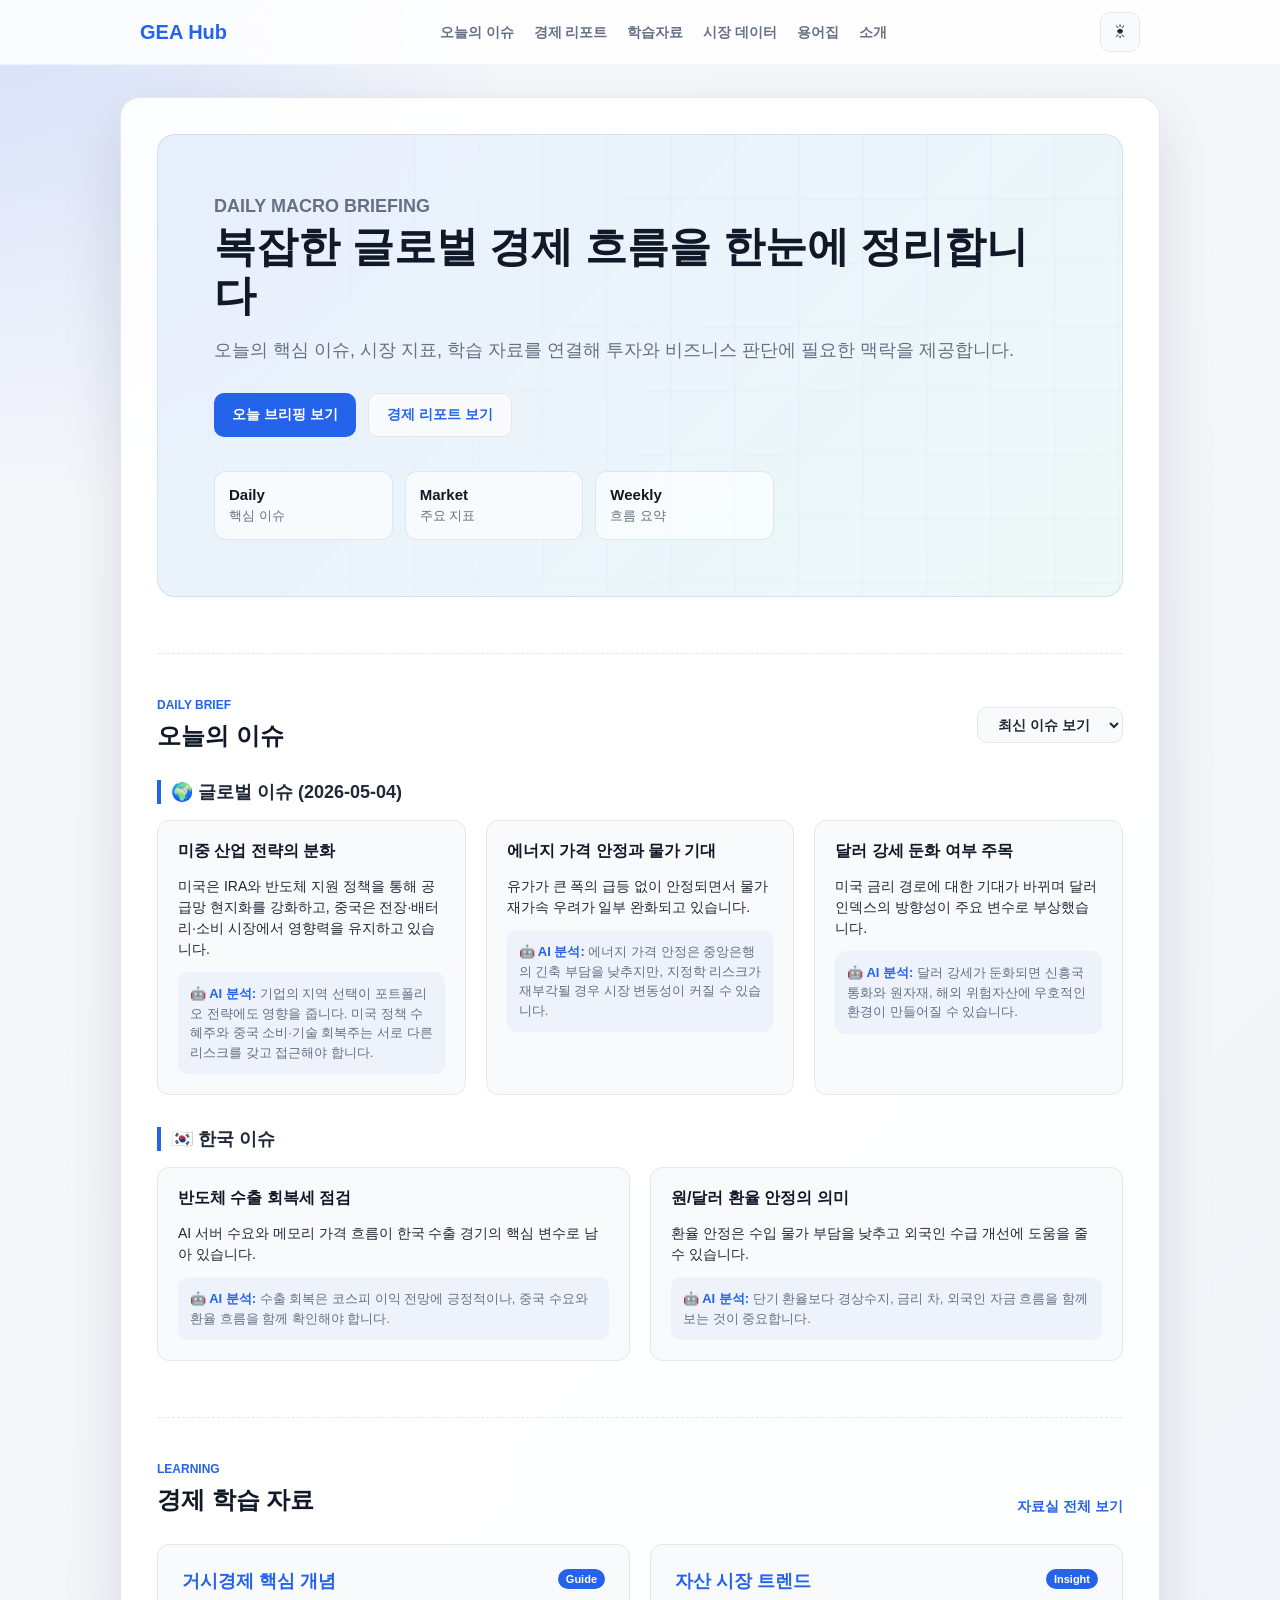
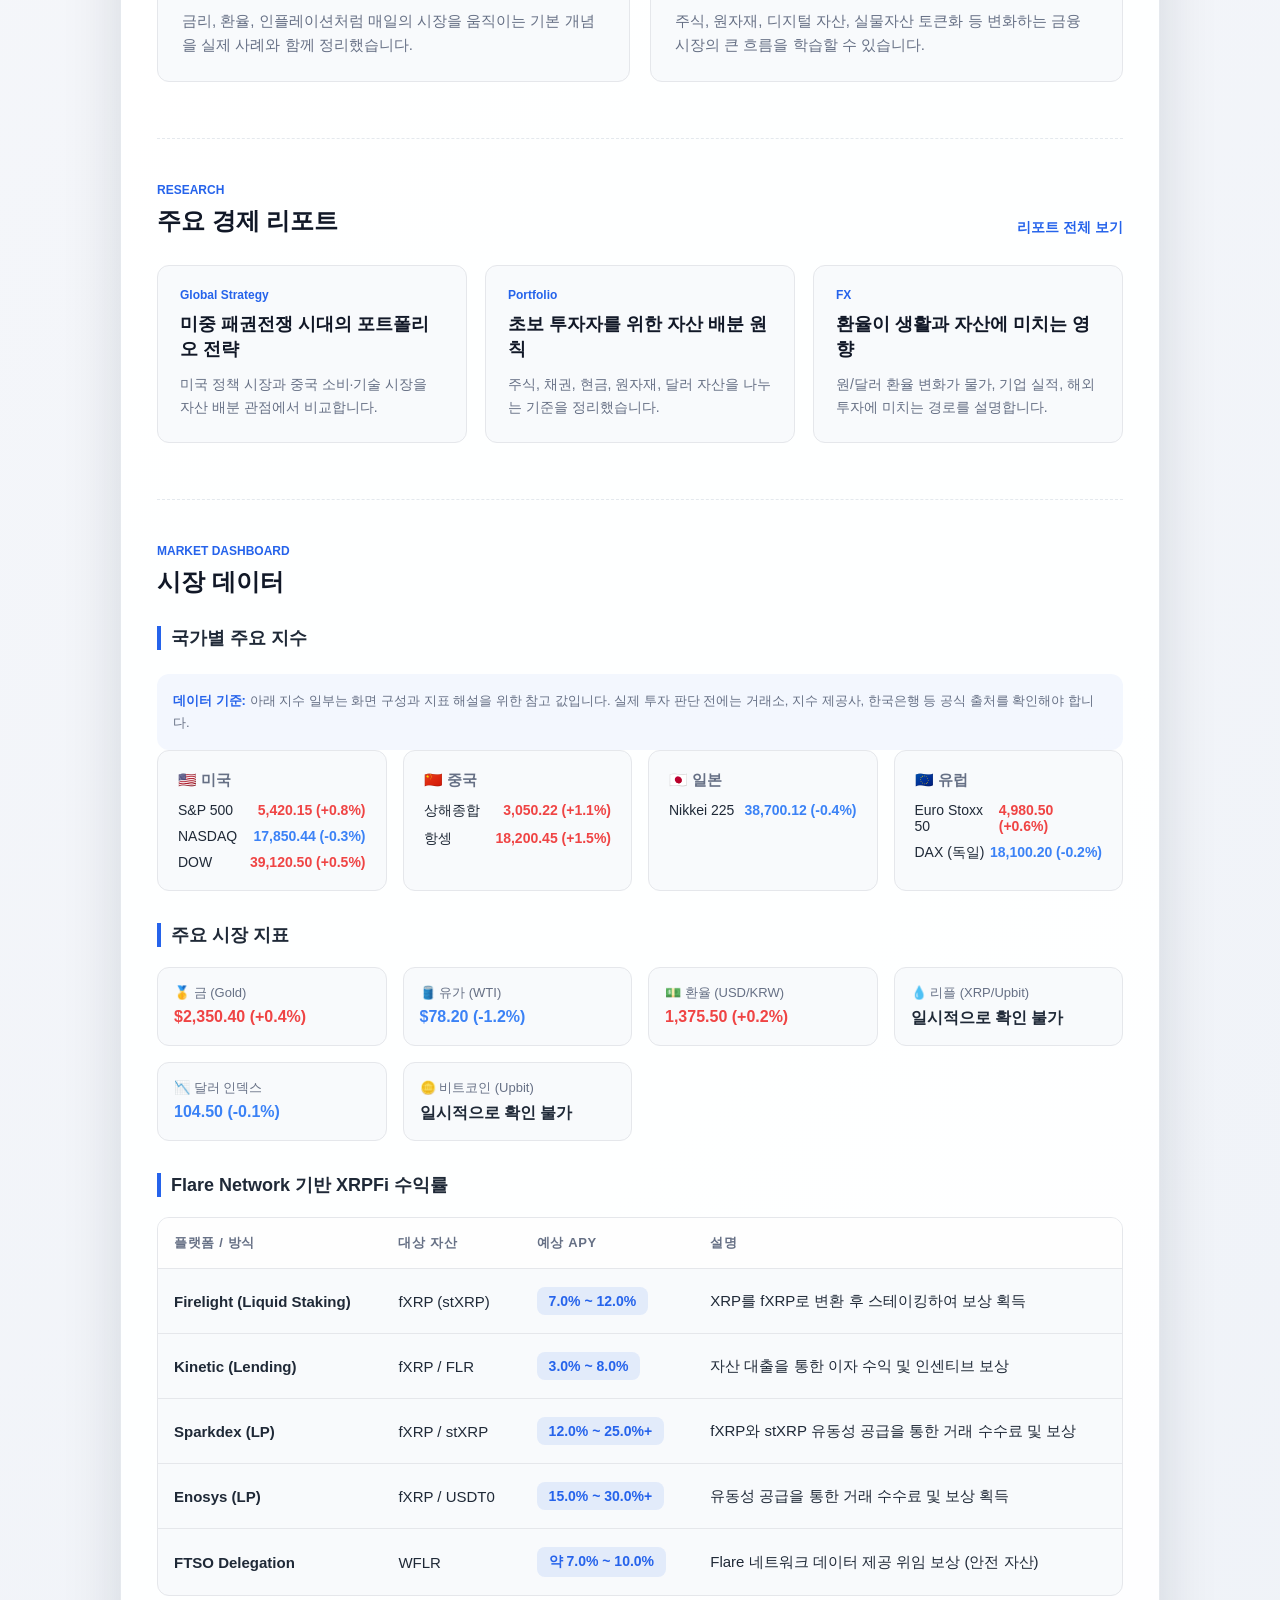
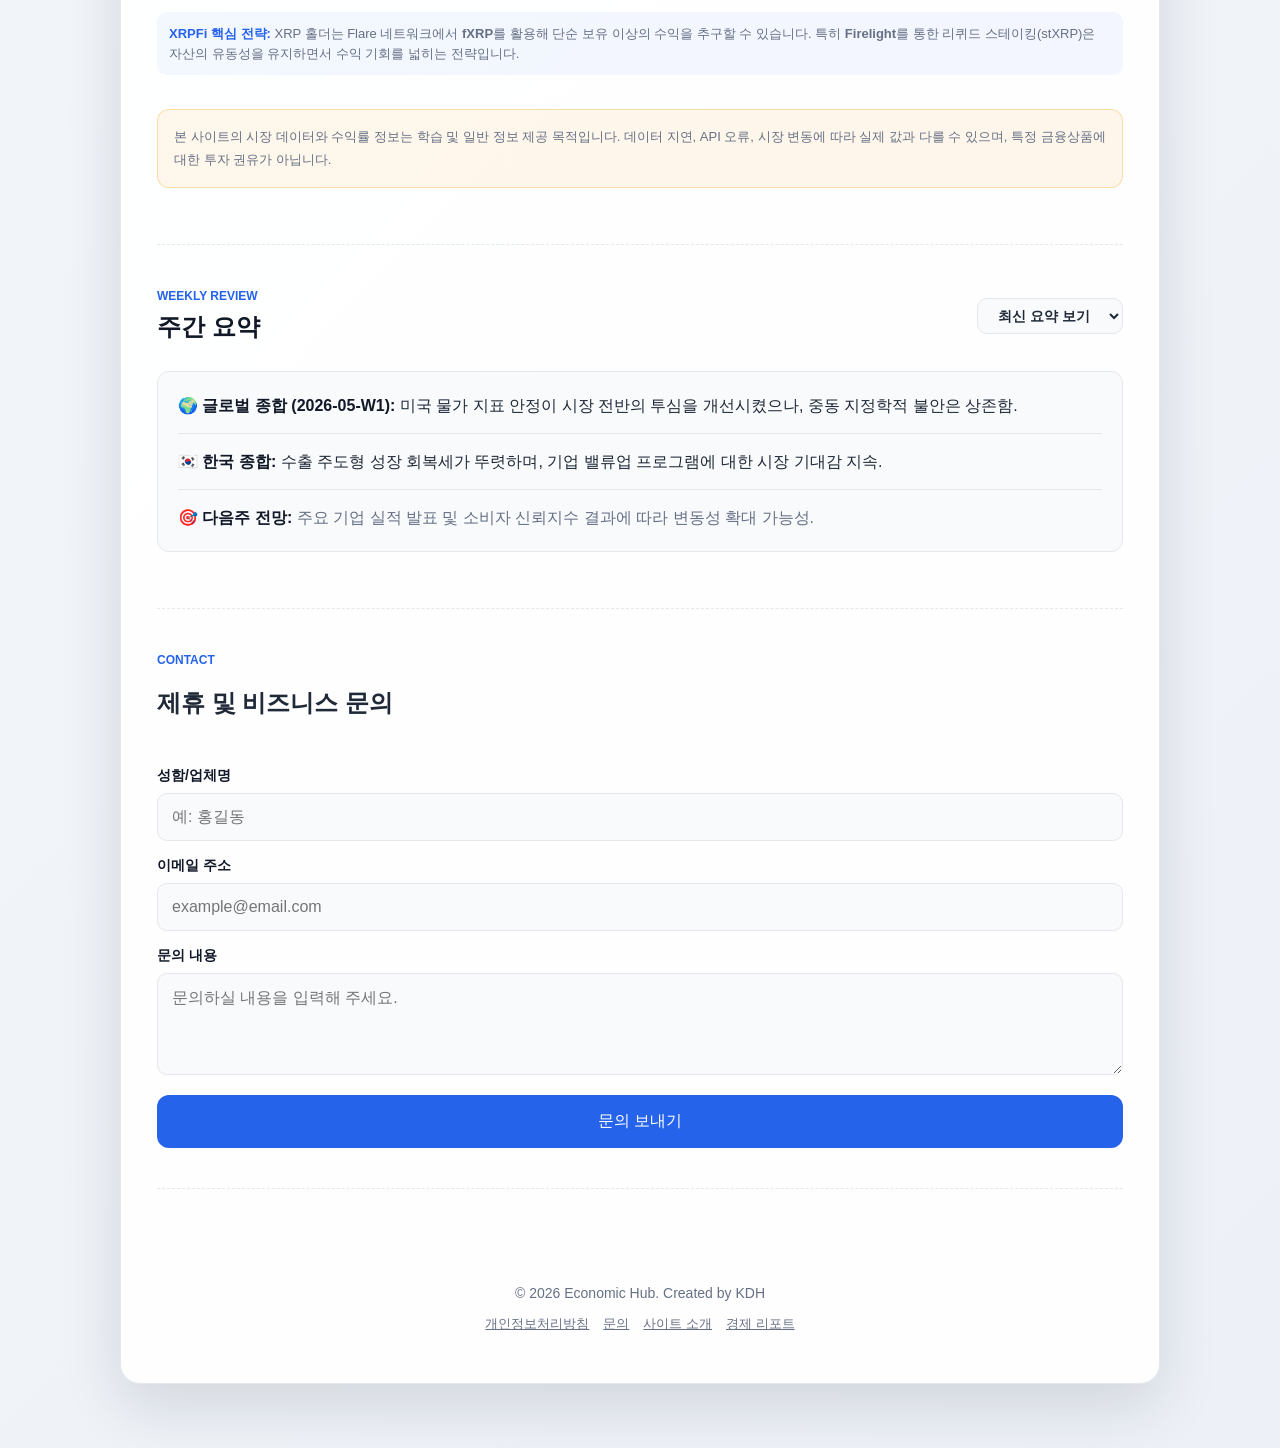
==== commit fdeb651c: "chore: 사이트 명칭 Economic Hub로 변경 및 학습 자료 문구 정리" ====
--- a/index.html
+++ b/index.html
@@ -3,7 +3,7 @@
 <head>
   <meta charset="UTF-8">
   <meta name="viewport" content="width=device-width, initial-scale=1.0">
-  <title>Global Economy Analytics Hub | 글로벌 경제 브리핑</title>
+  <title>Economic Hub | 글로벌 경제 브리핑</title>
   <meta name="description" content="글로벌 경제 이슈, 시장 데이터, 경제 학습 자료를 한곳에서 확인하는 거시경제 분석 허브입니다.">
   <meta name="google-adsense-account" content="ca-pub-2318911583209270">
   <script async src="https://pagead2.googlesyndication.com/pagead/js/adsbygoogle.js?client=ca-pub-2318911583209270"
@@ -304,7 +304,7 @@
     </section>
 
     <footer class="footer">
-      <p>&copy; 2026 Global Economy Analytics Hub. Created by KDH</p>
+      <p>&copy; 2026 Economic Hub. Created by KDH</p>
       <p class="footer-links">
         <a href="privacy.html">개인정보처리방침</a>
         <a href="contact.html">문의</a>
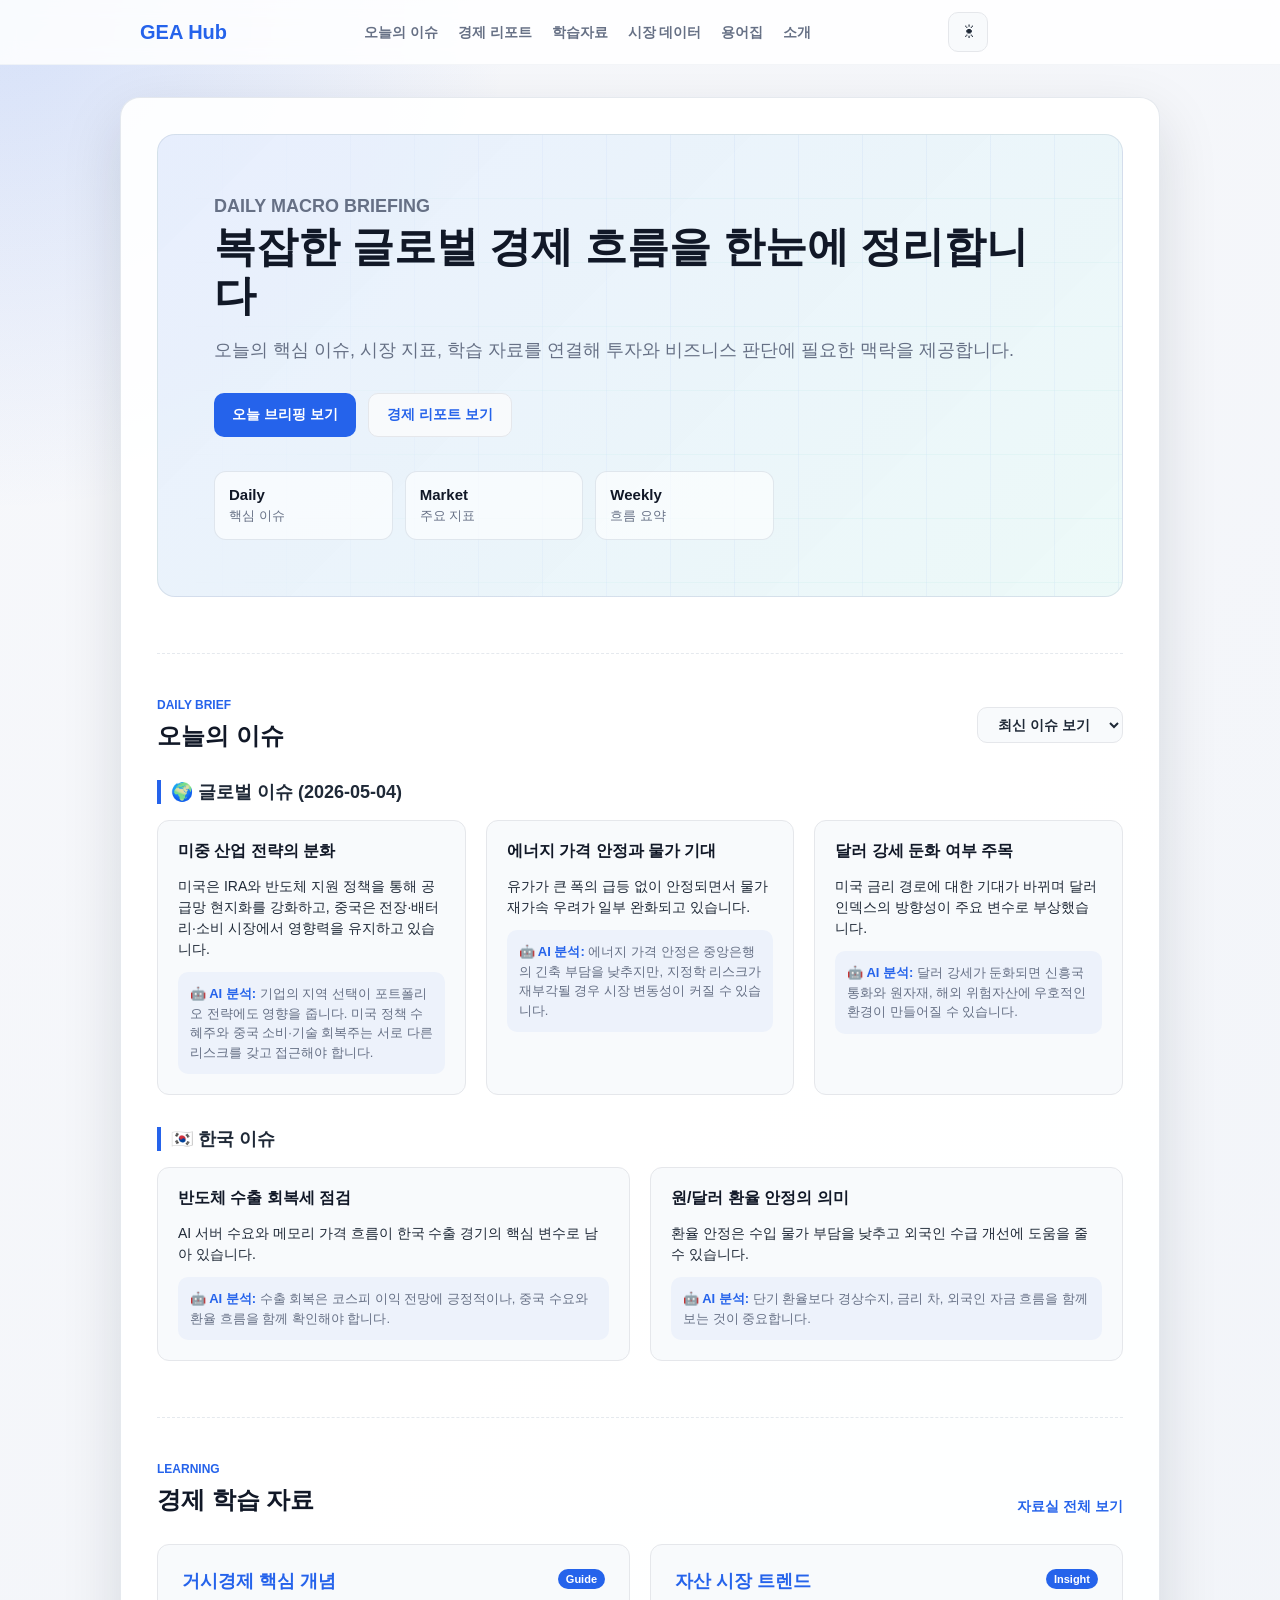
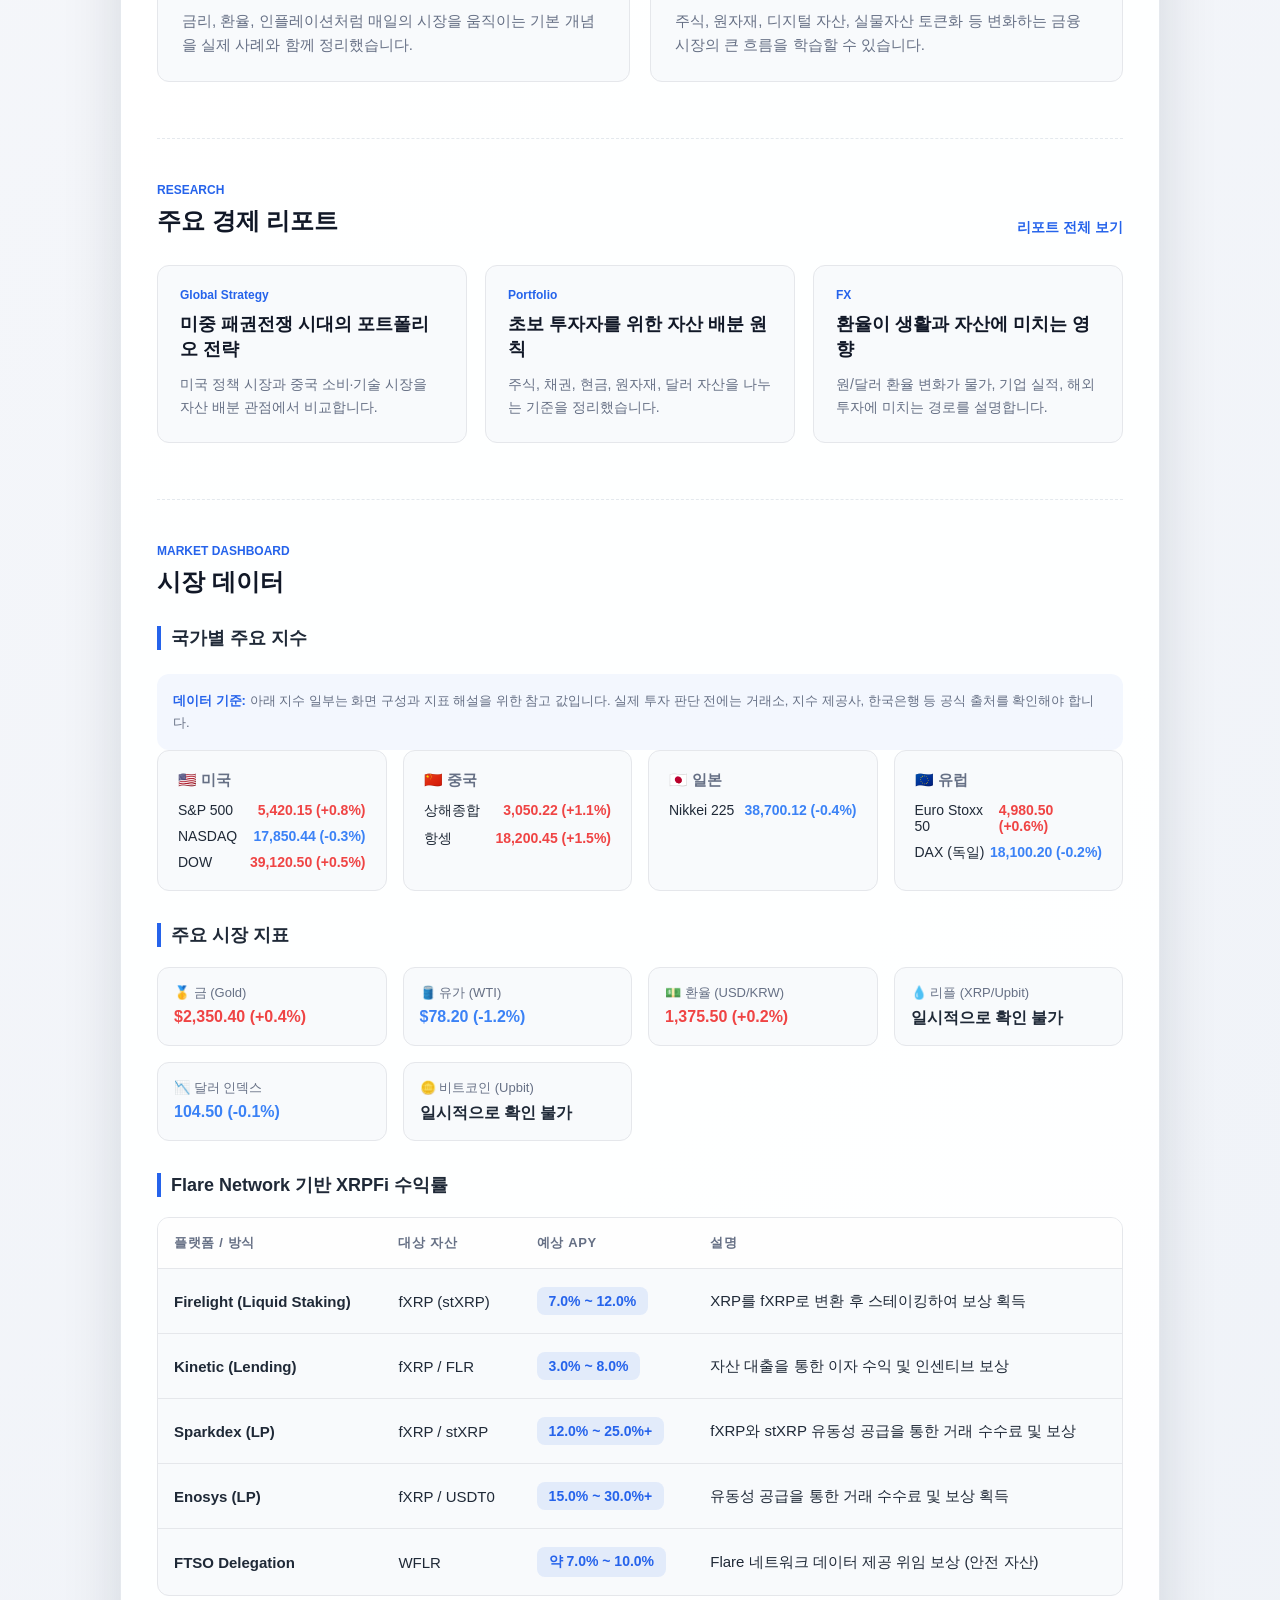
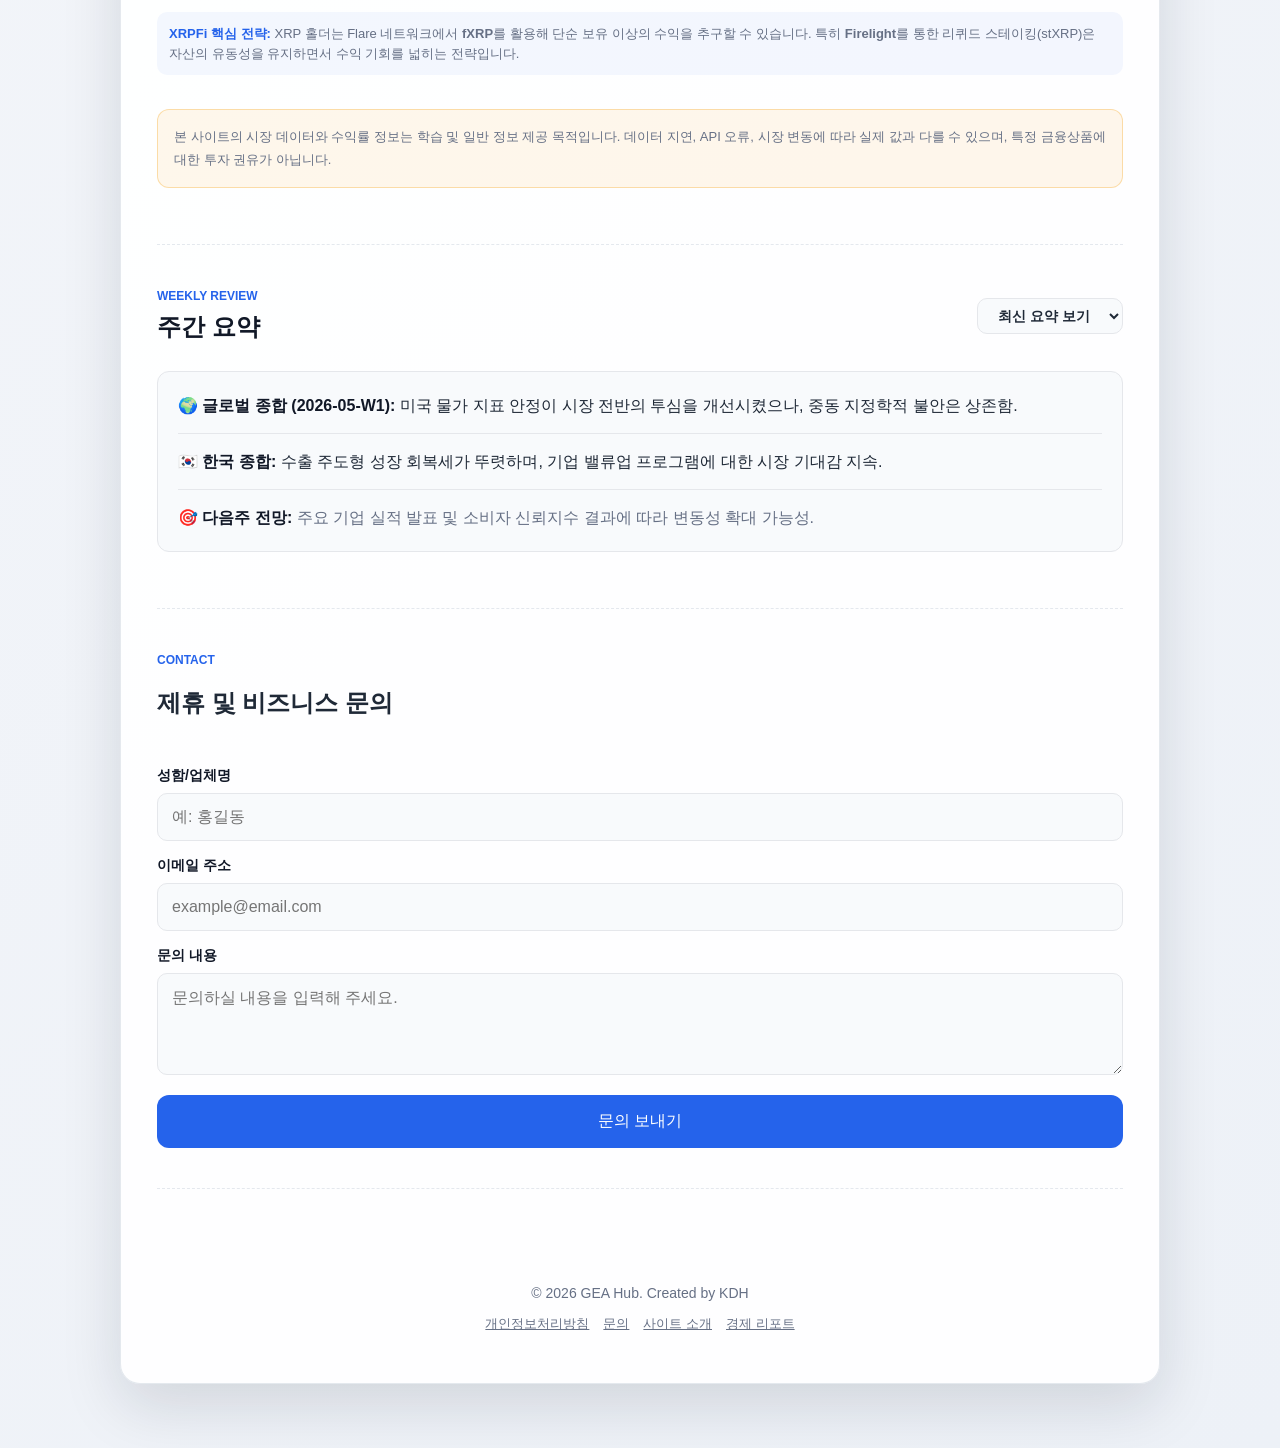
==== commit 7cf0c3a0: "chore: GEA Hub로 사이트명 환원 및 구글 번역 기능 추가" ====
--- a/index.html
+++ b/index.html
@@ -3,7 +3,7 @@
 <head>
   <meta charset="UTF-8">
   <meta name="viewport" content="width=device-width, initial-scale=1.0">
-  <title>Economic Hub | 글로벌 경제 브리핑</title>
+  <title>GEA Hub | 글로벌 경제 브리핑</title>
   <meta name="description" content="글로벌 경제 이슈, 시장 데이터, 경제 학습 자료를 한곳에서 확인하는 거시경제 분석 허브입니다.">
   <meta name="google-adsense-account" content="ca-pub-2318911583209270">
   <script async src="https://pagead2.googlesyndication.com/pagead/js/adsbygoogle.js?client=ca-pub-2318911583209270"
@@ -24,6 +24,13 @@
         <li><a href="about.html">소개</a></li>
       </ul>
       <button id="modeToggle" class="mode-toggle" aria-label="다크 모드 토글" title="화면 모드 변경">☀</button>
+      <div id="google_translate_element" style="margin-left: 15px;"></div>
+      <script type="text/javascript">
+        function googleTranslateElementInit() {
+          new google.translate.TranslateElement({pageLanguage: 'ko', layout: google.translate.TranslateElement.InlineLayout.SIMPLE}, 'google_translate_element');
+        }
+      </script>
+      <script type="text/javascript" src="//translate.google.com/translate_a/element.js?cb=googleTranslateElementInit"></script>
     </div>
   </nav>
 
@@ -304,7 +311,7 @@
     </section>
 
     <footer class="footer">
-      <p>&copy; 2026 Economic Hub. Created by KDH</p>
+      <p>&copy; 2026 GEA Hub. Created by KDH</p>
       <p class="footer-links">
         <a href="privacy.html">개인정보처리방침</a>
         <a href="contact.html">문의</a>
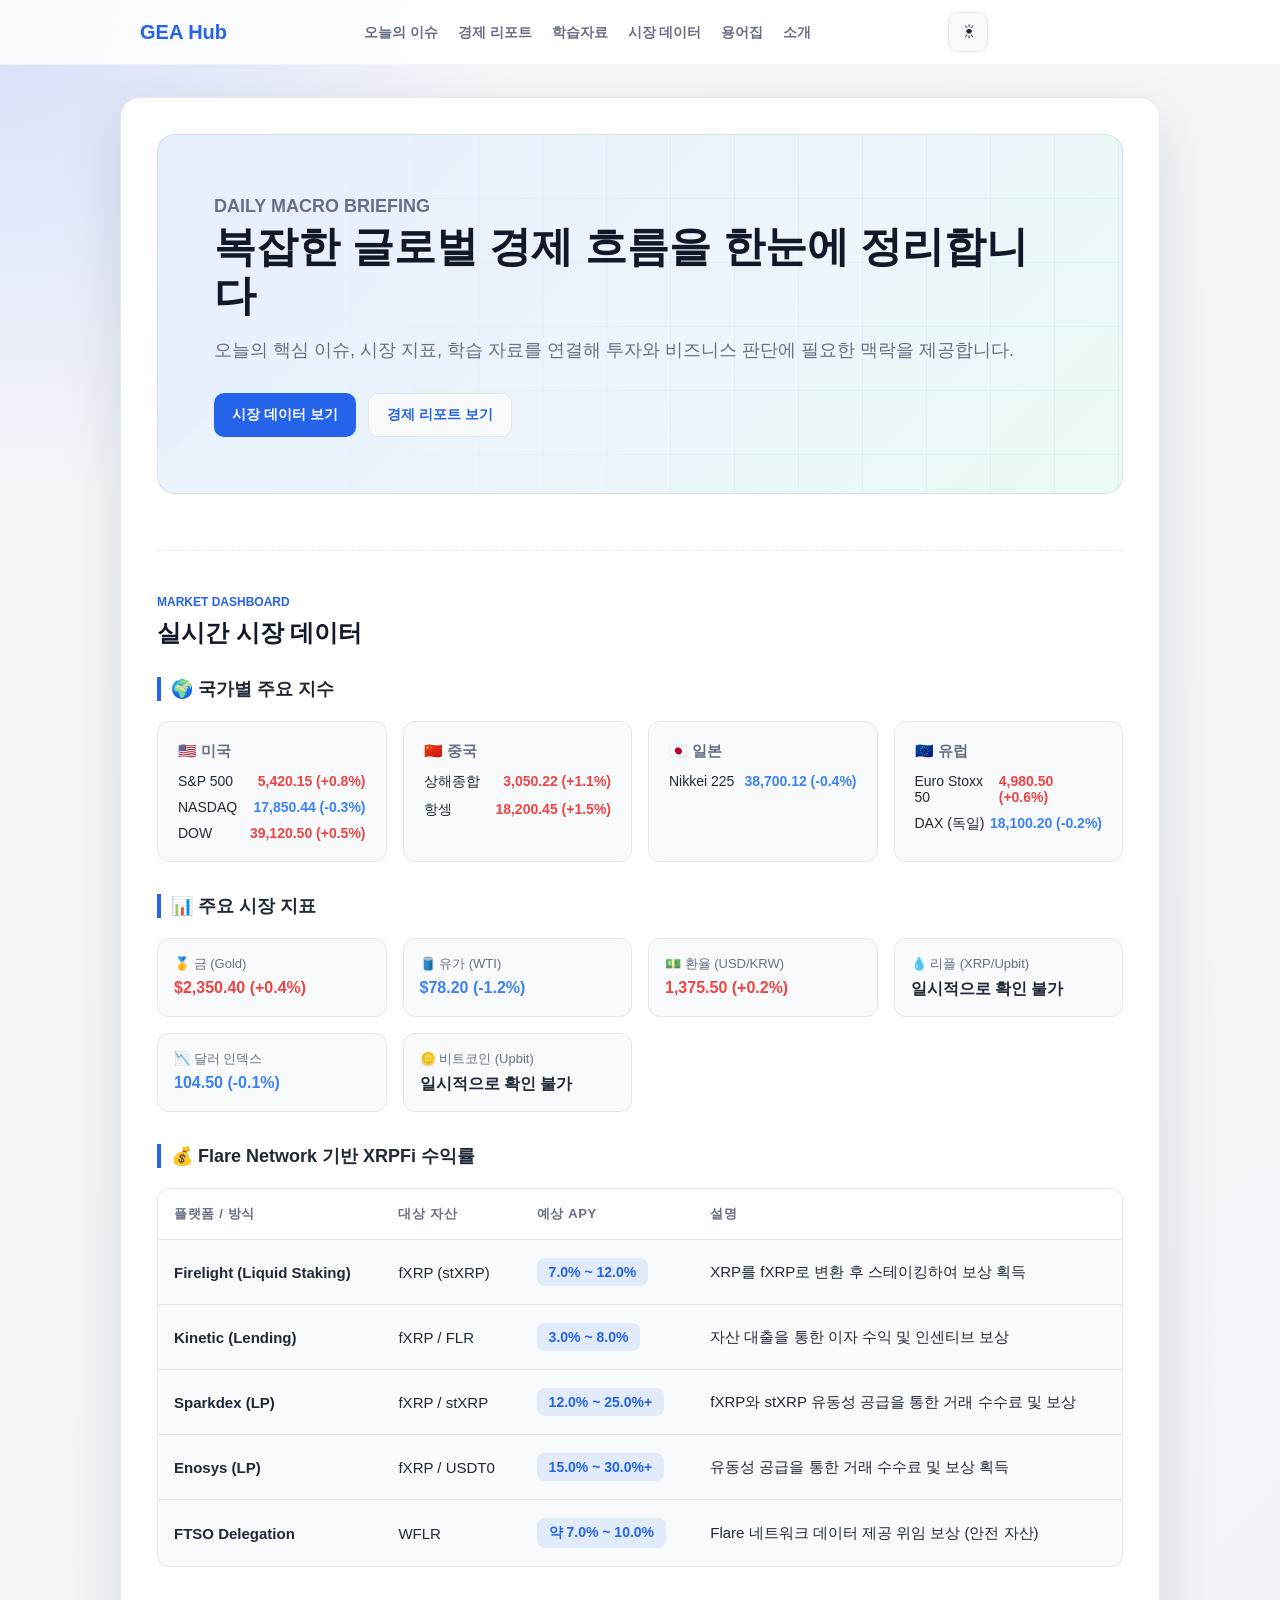
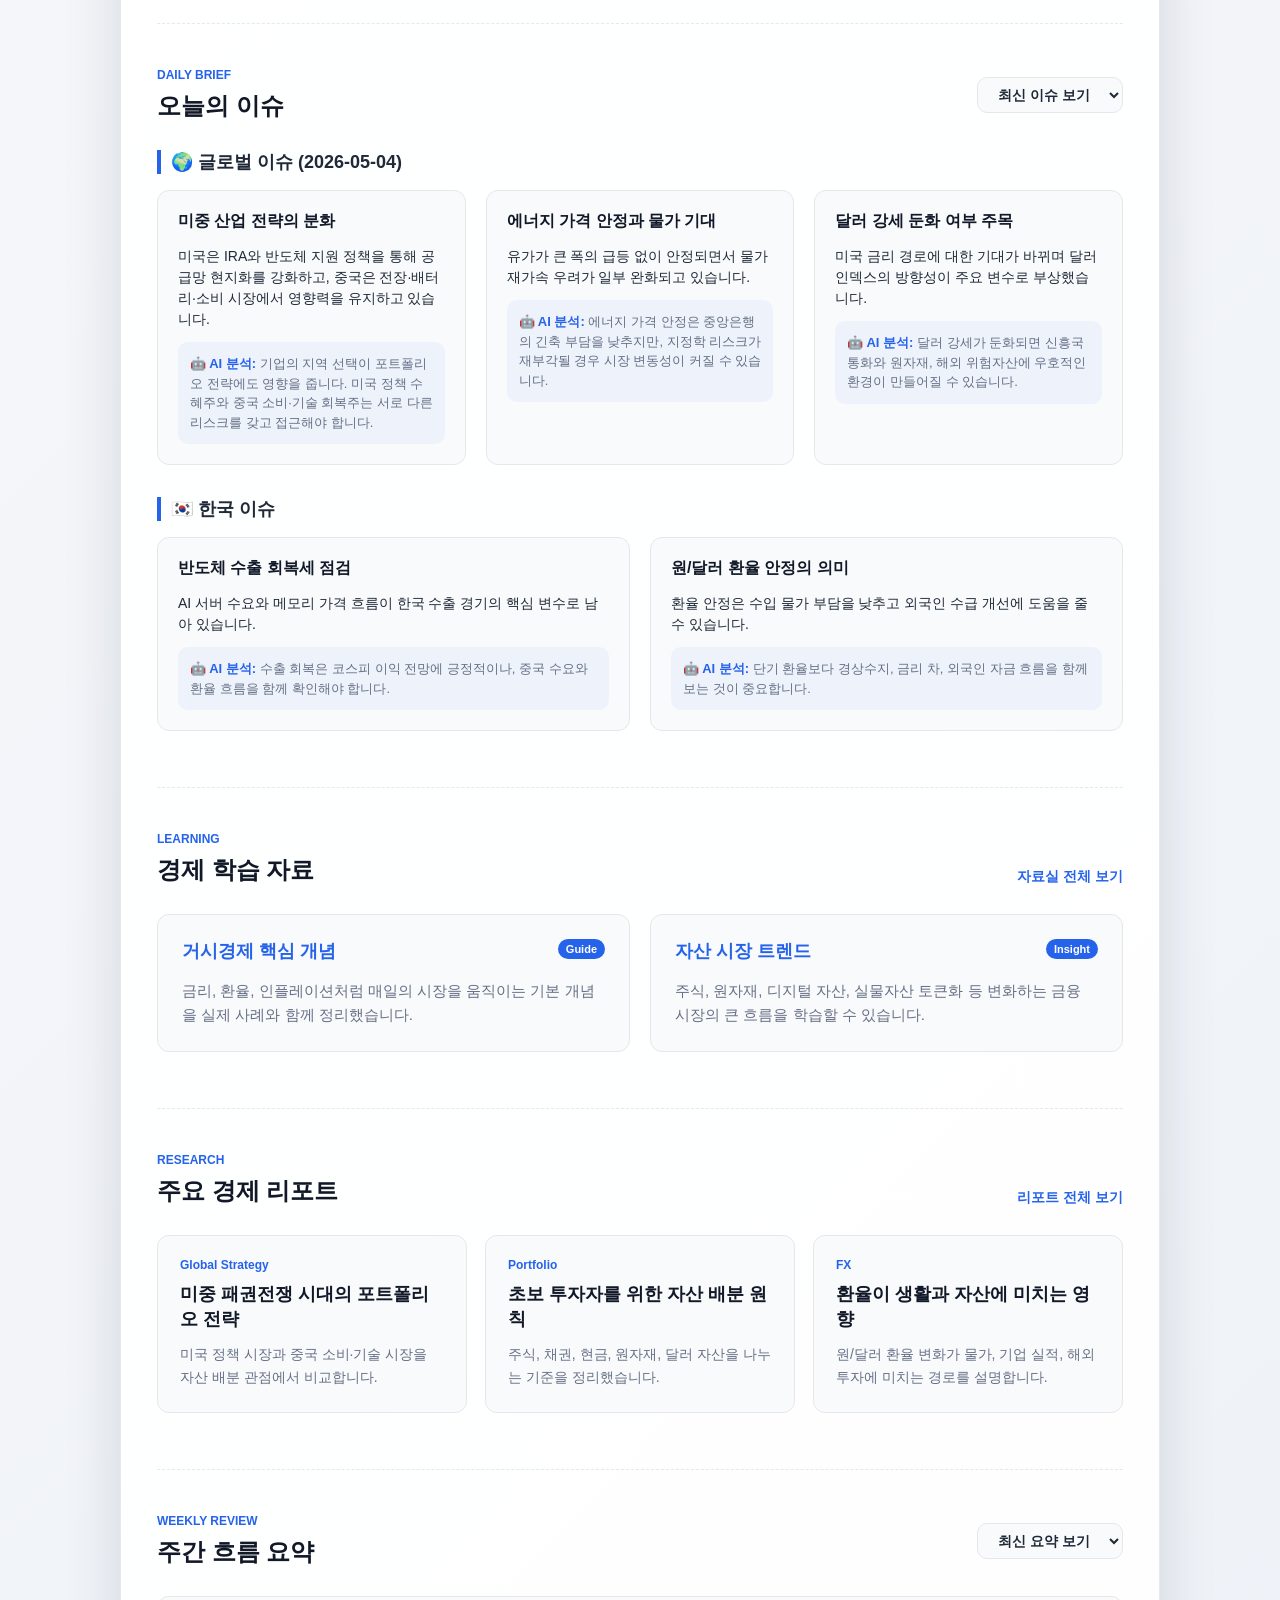
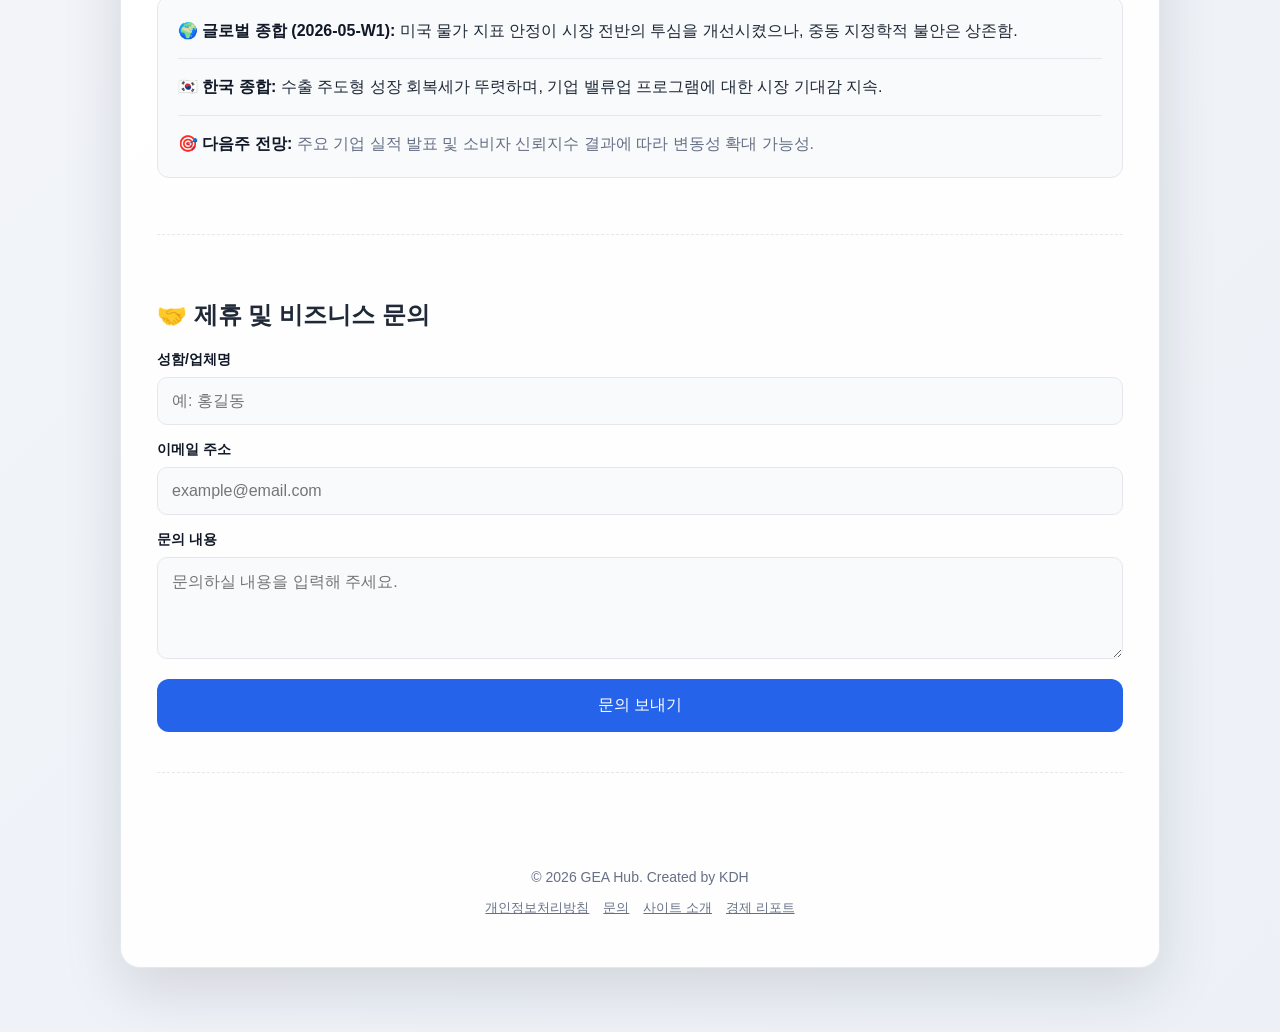
==== commit 9e662084: "feat: 번역 언어 최적화 및 메인 대시보드 레이아웃 재배치" ====
--- a/index.html
+++ b/index.html
@@ -27,7 +27,12 @@
       <div id="google_translate_element" style="margin-left: 15px;"></div>
       <script type="text/javascript">
         function googleTranslateElementInit() {
-          new google.translate.TranslateElement({pageLanguage: 'ko', layout: google.translate.TranslateElement.InlineLayout.SIMPLE}, 'google_translate_element');
+          new google.translate.TranslateElement({
+            pageLanguage: 'ko', 
+            includedLanguages: 'ko,en,zh-CN,ja',
+            layout: google.translate.TranslateElement.InlineLayout.SIMPLE,
+            autoDisplay: false
+          }, 'google_translate_element');
         }
       </script>
       <script type="text/javascript" src="//translate.google.com/translate_a/element.js?cb=googleTranslateElementInit"></script>
@@ -40,107 +45,22 @@
       <h1>복잡한 글로벌 경제 흐름을 한눈에 정리합니다</h1>
       <p>오늘의 핵심 이슈, 시장 지표, 학습 자료를 연결해 투자와 비즈니스 판단에 필요한 맥락을 제공합니다.</p>
       <div class="hero-actions">
-        <a href="daily.html" class="primary-link">오늘 브리핑 보기</a>
+        <a href="#data" class="primary-link">시장 데이터 보기</a>
         <a href="articles.html" class="secondary-link">경제 리포트 보기</a>
       </div>
-      <div class="hero-stats" aria-label="사이트 주요 콘텐츠">
-        <div>
-          <strong>Daily</strong>
-          <span>핵심 이슈</span>
-        </div>
-        <div>
-          <strong>Market</strong>
-          <span>주요 지표</span>
-        </div>
-        <div>
-          <strong>Weekly</strong>
-          <span>흐름 요약</span>
-        </div>
-      </div>
     </header>
 
-    <section id="daily-issue" class="info-section">
-      <div class="section-header">
-        <div>
-          <p class="section-kicker">Daily Brief</p>
-          <h2>오늘의 이슈</h2>
-        </div>
-        <div class="archive-selector">
-          <select id="dailyDateSelector" aria-label="이전 이슈 선택">
-            <option value="latest">최신 이슈 보기</option>
-          </select>
-        </div>
-      </div>
-      <div id="dailyContent">
-      </div>
-    </section>
-
-    <section id="expert" class="info-section">
-      <div class="section-header compact">
-        <div>
-          <p class="section-kicker">Learning</p>
-          <h2>경제 학습 자료</h2>
-        </div>
-        <a href="learning.html" class="text-link">자료실 전체 보기</a>
-      </div>
-      <div class="expert-grid">
-        <a href="learning.html" class="expert-card">
-          <div class="expert-header">
-            <h3>거시경제 핵심 개념</h3>
-            <span class="tag">Guide</span>
-          </div>
-          <p>금리, 환율, 인플레이션처럼 매일의 시장을 움직이는 기본 개념을 실제 사례와 함께 정리했습니다.</p>
-        </a>
-        <a href="learning.html" class="expert-card">
-          <div class="expert-header">
-            <h3>자산 시장 트렌드</h3>
-            <span class="tag">Insight</span>
-          </div>
-          <p>주식, 원자재, 디지털 자산, 실물자산 토큰화 등 변화하는 금융 시장의 큰 흐름을 학습할 수 있습니다.</p>
-        </a>
-      </div>
-    </section>
-
-    <section class="info-section">
-      <div class="section-header compact">
-        <div>
-          <p class="section-kicker">Research</p>
-          <h2>주요 경제 리포트</h2>
-        </div>
-        <a href="articles.html" class="text-link">리포트 전체 보기</a>
-      </div>
-      <div class="content-grid">
-        <a href="report-us-china.html" class="content-card">
-          <span class="meta-line">Global Strategy</span>
-          <h3>미중 패권전쟁 시대의 포트폴리오 전략</h3>
-          <p>미국 정책 시장과 중국 소비·기술 시장을 자산 배분 관점에서 비교합니다.</p>
-        </a>
-        <a href="report-asset-allocation.html" class="content-card">
-          <span class="meta-line">Portfolio</span>
-          <h3>초보 투자자를 위한 자산 배분 원칙</h3>
-          <p>주식, 채권, 현금, 원자재, 달러 자산을 나누는 기준을 정리했습니다.</p>
-        </a>
-        <a href="report-fx-risk.html" class="content-card">
-          <span class="meta-line">FX</span>
-          <h3>환율이 생활과 자산에 미치는 영향</h3>
-          <p>원/달러 환율 변화가 물가, 기업 실적, 해외 투자에 미치는 경로를 설명합니다.</p>
-        </a>
-      </div>
-    </section>
-
+    <!-- 1️⃣ 실시간 데이터 (최상단 배치) -->
     <section id="data" class="info-section">
       <div class="section-header compact">
         <div>
           <p class="section-kicker">Market Dashboard</p>
-          <h2>시장 데이터</h2>
+          <h2>실시간 시장 데이터</h2>
         </div>
       </div>
       
       <div class="data-group">
-        <h3>국가별 주요 지수</h3>
-        <div class="source-box">
-          <strong>데이터 기준:</strong> 아래 지수 일부는 화면 구성과 지표 해설을 위한 참고 값입니다. 실제 투자 판단 전에는 거래소, 지수 제공사, 한국은행 등 공식 출처를 확인해야 합니다.
-        </div>
+        <h3>🌍 국가별 주요 지수</h3>
         <div class="market-grid">
           <div class="market-box">
             <h4>🇺🇸 미국</h4>
@@ -173,8 +93,8 @@
         </div>
       </div>
 
-      <div class="data-group">
-        <h3>주요 시장 지표</h3>
+      <div class="data-group" style="margin-top: 32px;">
+        <h3>📊 주요 시장 지표</h3>
         <div class="market-grid">
           <div class="indicator-item">
             <span>🥇 금 (Gold)</span>
@@ -203,8 +123,8 @@
         </div>
       </div>
 
-      <div class="data-group">
-        <h3>Flare Network 기반 XRPFi 수익률</h3>
+      <div class="data-group" style="margin-top: 32px;">
+        <h3>💰 Flare Network 기반 XRPFi 수익률</h3>
         <div class="table-wrapper">
           <table class="data-table">
             <thead>
@@ -249,20 +169,86 @@
             </tbody>
           </table>
         </div>
-        <div class="ai-analysis note-block">
-          <strong>XRPFi 핵심 전략:</strong> XRP 홀더는 Flare 네트워크에서 <b>fXRP</b>를 활용해 단순 보유 이상의 수익을 추구할 수 있습니다. 특히 <b>Firelight</b>를 통한 리퀴드 스테이킹(stXRP)은 자산의 유동성을 유지하면서 수익 기회를 넓히는 전략입니다.
-        </div>
-      </div>
-      <div class="disclosure-box">
-        본 사이트의 시장 데이터와 수익률 정보는 학습 및 일반 정보 제공 목적입니다. 데이터 지연, API 오류, 시장 변동에 따라 실제 값과 다를 수 있으며, 특정 금융상품에 대한 투자 권유가 아닙니다.
-      </div>
-    </section>
-
+      </div>
+    </section>
+
+    <!-- 2️⃣ 오늘의 이슈 (Daily) -->
+    <section id="daily-issue" class="info-section">
+      <div class="section-header">
+        <div>
+          <p class="section-kicker">Daily Brief</p>
+          <h2>오늘의 이슈</h2>
+        </div>
+        <div class="archive-selector">
+          <select id="dailyDateSelector" aria-label="이전 이슈 선택">
+            <option value="latest">최신 이슈 보기</option>
+          </select>
+        </div>
+      </div>
+      <div id="dailyContent">
+        <!-- Dynamic Content from script.js -->
+      </div>
+    </section>
+
+    <section id="expert" class="info-section">
+      <div class="section-header compact">
+        <div>
+          <p class="section-kicker">Learning</p>
+          <h2>경제 학습 자료</h2>
+        </div>
+        <a href="learning.html" class="text-link">자료실 전체 보기</a>
+      </div>
+      <div class="expert-grid">
+        <a href="learning.html" class="expert-card">
+          <div class="expert-header">
+            <h3>거시경제 핵심 개념</h3>
+            <span class="tag">Guide</span>
+          </div>
+          <p>금리, 환율, 인플레이션처럼 매일의 시장을 움직이는 기본 개념을 실제 사례와 함께 정리했습니다.</p>
+        </a>
+        <a href="learning.html" class="expert-card">
+          <div class="expert-header">
+            <h3>자산 시장 트렌드</h3>
+            <span class="tag">Insight</span>
+          </div>
+          <p>주식, 원자재, 디지털 자산, 실물자산 토큰화 등 변화하는 금융 시장의 큰 흐름을 학습할 수 있습니다.</p>
+        </a>
+      </div>
+    </section>
+
+    <section class="info-section">
+      <div class="section-header compact">
+        <div>
+          <p class="section-kicker">Research</p>
+          <h2>주요 경제 리포트</h2>
+        </div>
+        <a href="articles.html" class="text-link">리포트 전체 보기</a>
+      </div>
+      <div class="content-grid">
+        <a href="report-us-china.html" class="content-card">
+          <span class="meta-line">Global Strategy</span>
+          <h3>미중 패권전쟁 시대의 포트폴리오 전략</h3>
+          <p>미국 정책 시장과 중국 소비·기술 시장을 자산 배분 관점에서 비교합니다.</p>
+        </a>
+        <a href="report-asset-allocation.html" class="content-card">
+          <span class="meta-line">Portfolio</span>
+          <h3>초보 투자자를 위한 자산 배분 원칙</h3>
+          <p>주식, 채권, 현금, 원자재, 달러 자산을 나누는 기준을 정리했습니다.</p>
+        </a>
+        <a href="report-fx-risk.html" class="content-card">
+          <span class="meta-line">FX</span>
+          <h3>환율이 생활과 자산에 미치는 영향</h3>
+          <p>원/달러 환율 변화가 물가, 기업 실적, 해외 투자에 미치는 경로를 설명합니다.</p>
+        </a>
+      </div>
+    </section>
+
+    <!-- 4️⃣ 주간 요약 (1x/주) -->
     <section id="weekly" class="info-section">
       <div class="section-header">
         <div>
           <p class="section-kicker">Weekly Review</p>
-          <h2>주간 요약</h2>
+          <h2>주간 흐름 요약</h2>
         </div>
         <div class="archive-selector">
           <select id="weeklyDateSelector" aria-label="이전 요약 선택">
@@ -271,16 +257,12 @@
         </div>
       </div>
       <div id="weeklyContent">
+        <!-- Dynamic Content from script.js -->
       </div>
     </section>
 
     <section class="contact-section">
-      <div class="section-header compact">
-        <div>
-          <p class="section-kicker">Contact</p>
-          <h2>제휴 및 비즈니스 문의</h2>
-        </div>
-      </div>
+      <h2>🤝 제휴 및 비즈니스 문의</h2>
       <form id="contactForm" class="contact-form" action="https://formspree.io/f/xnjwjlny" method="POST">
         <div class="form-group">
           <label for="name">성함/업체명</label>
@@ -298,7 +280,7 @@
       </form>
     </section>
 
-    <section class="comments-section">
+    <section class="comments-section" style="margin-top: 40px; padding-top: 32px; border-top: 1px dashed var(--container-border);">
       <div id="disqus_thread"></div>
       <script>
           (function() {
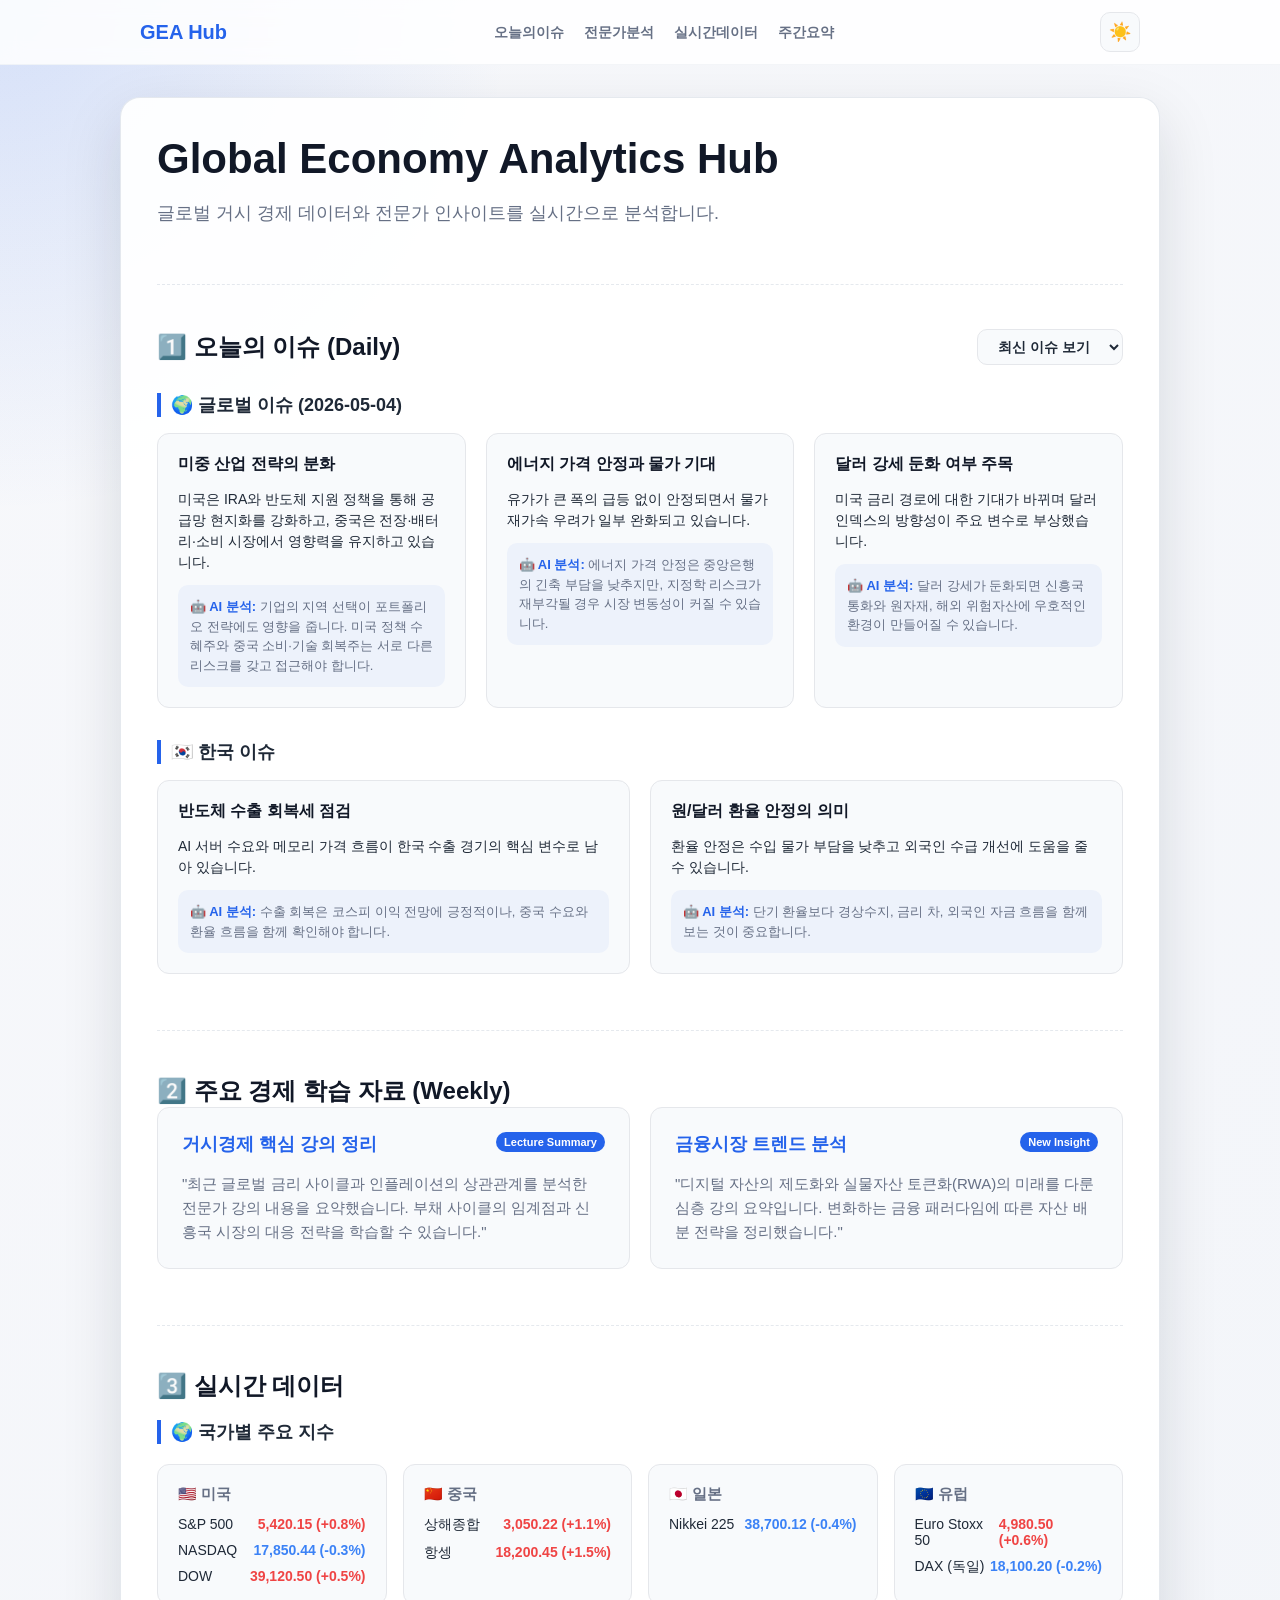
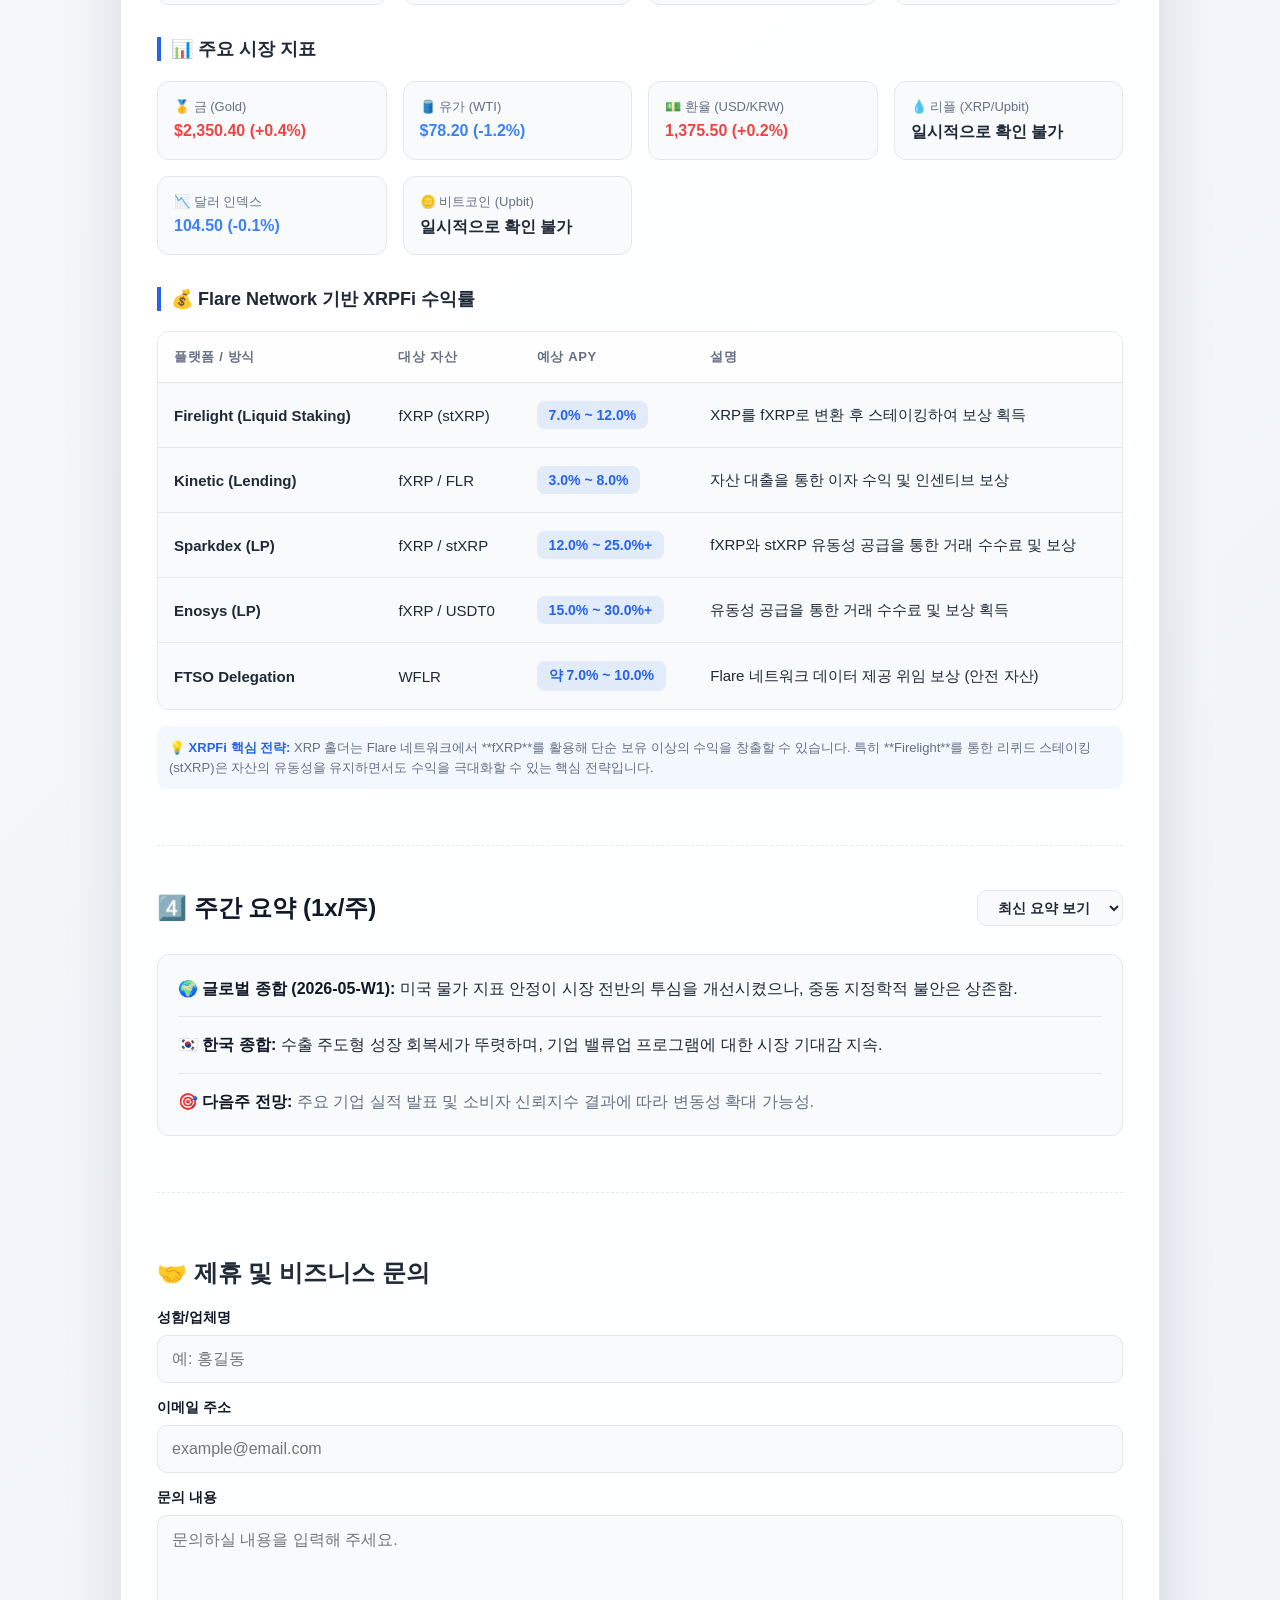
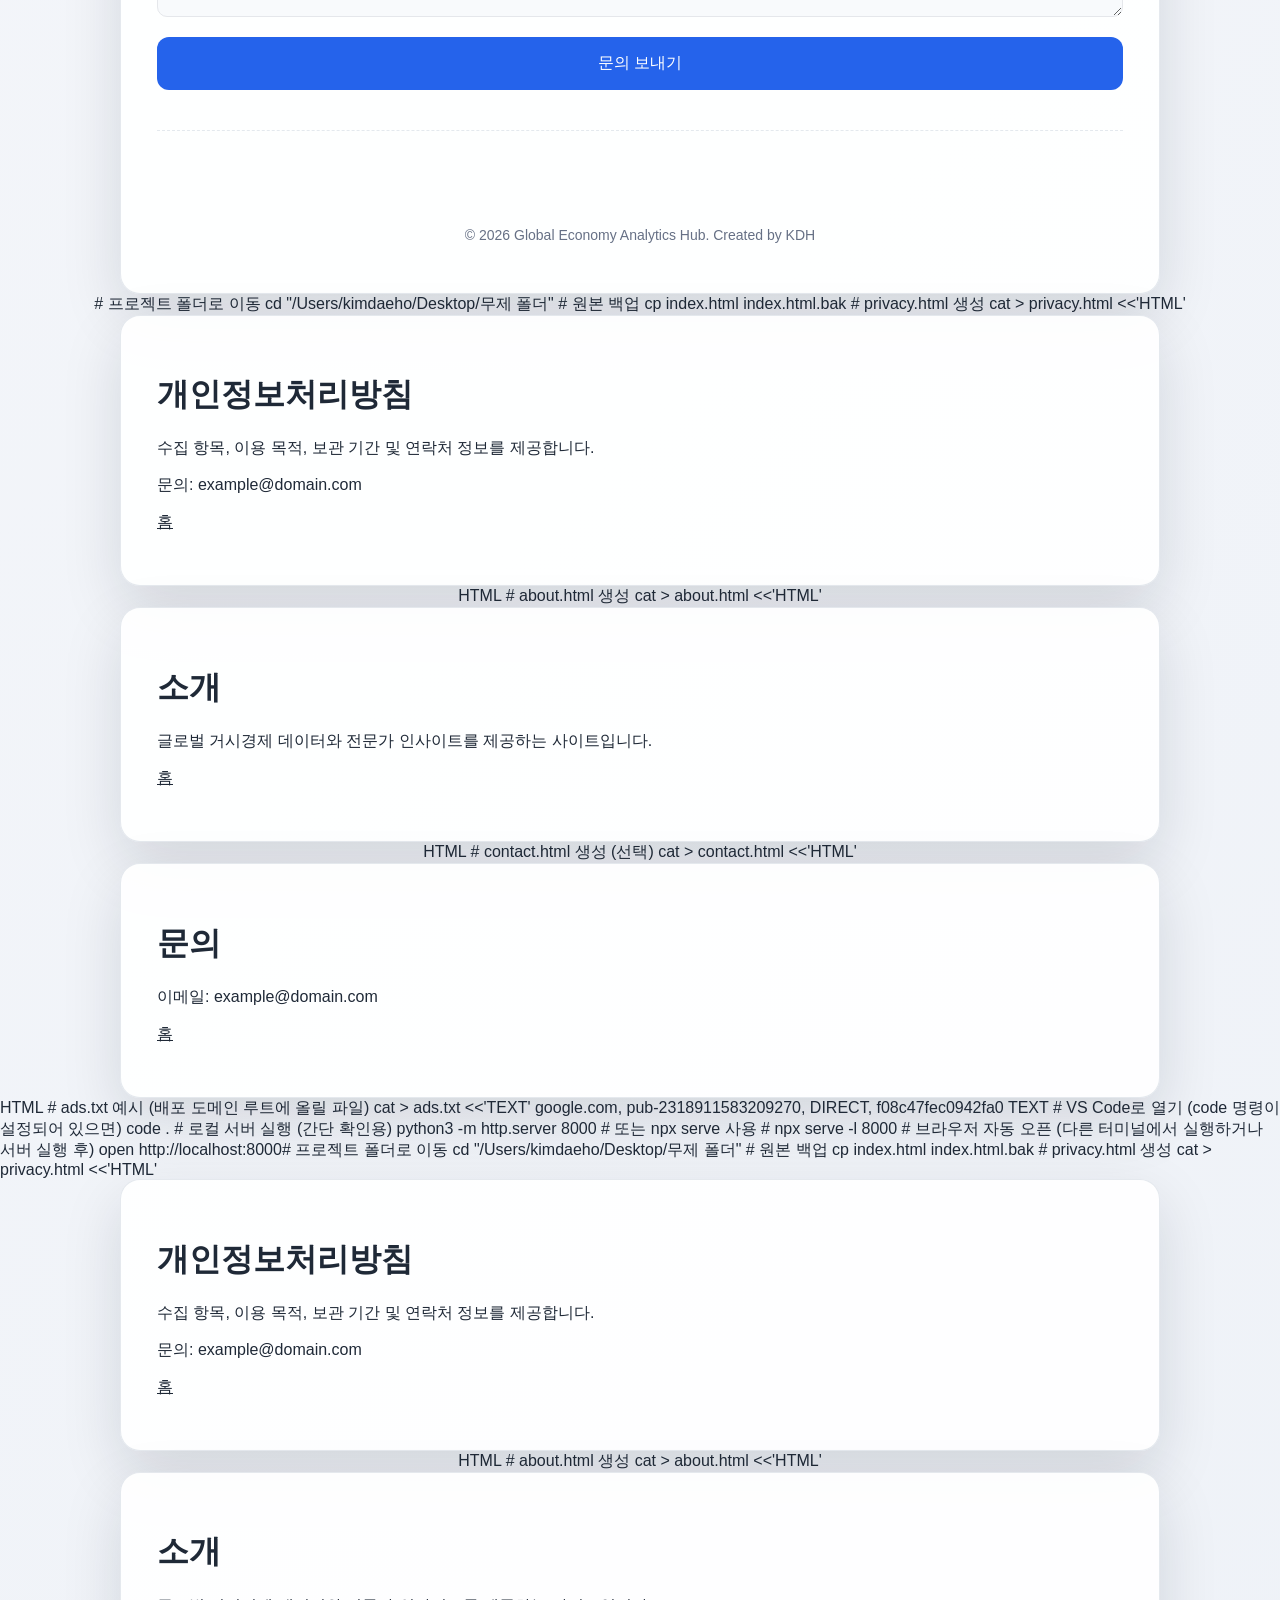
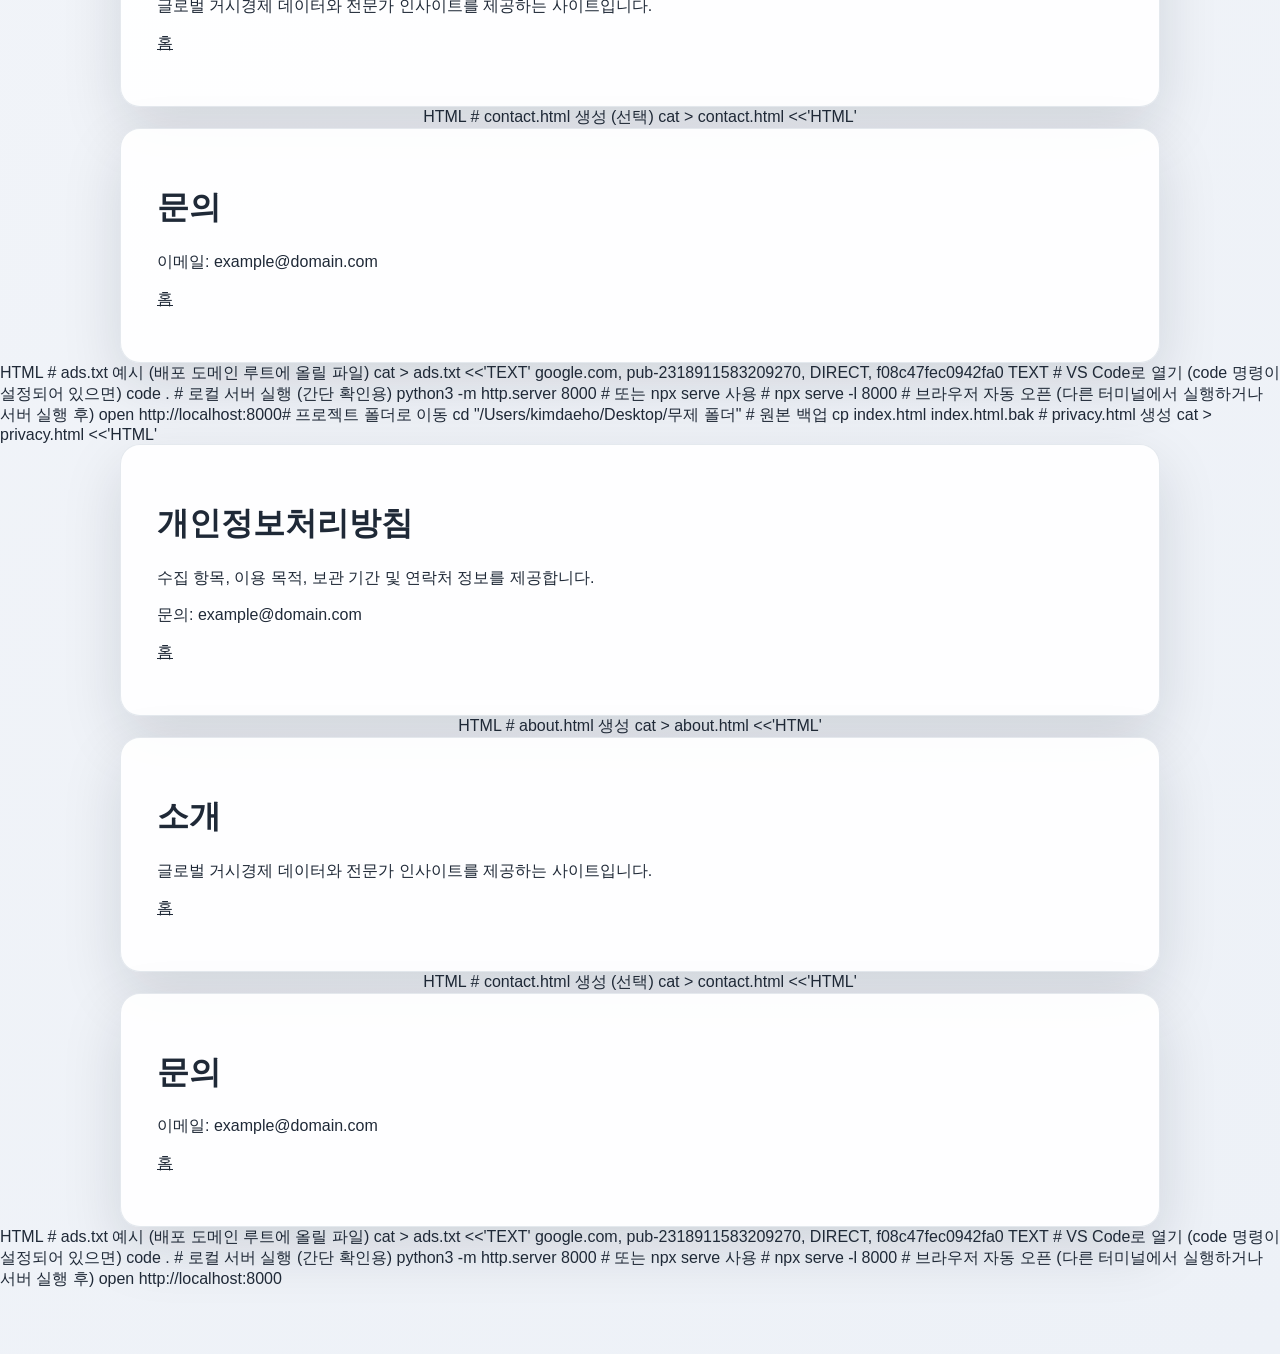
==== commit e725f030: "feat: 전체 페이지 업데이트 및 메인 대시보드 레이아웃 개선 Co-Authored-By: Claude Sonnet 4.6 <noreply@anthropic.com>" ====
--- a/index.html
+++ b/index.html
@@ -1,10 +1,19 @@
 <!DOCTYPE html>
 <html lang="ko">
 <head>
+<!-- Google tag (gtag.js) -->
+<script async src="https://www.googletagmanager.com/gtag/js?id=G-5CZZ936JFN"></script>
+<script>
+  window.dataLayer = window.dataLayer || [];
+  function gtag(){dataLayer.push(arguments);}
+  gtag('js', new Date());
+
+  gtag('config', 'G-5CZZ936JFN');
+</script>
+
   <meta charset="UTF-8">
   <meta name="viewport" content="width=device-width, initial-scale=1.0">
-  <title>GEA Hub | 글로벌 경제 브리핑</title>
-  <meta name="description" content="글로벌 경제 이슈, 시장 데이터, 경제 학습 자료를 한곳에서 확인하는 거시경제 분석 허브입니다.">
+  <title>Global Economy Analytics Hub</title>
   <meta name="google-adsense-account" content="ca-pub-2318911583209270">
   <script async src="https://pagead2.googlesyndication.com/pagead/js/adsbygoogle.js?client=ca-pub-2318911583209270"
      crossorigin="anonymous"></script>
@@ -14,50 +23,63 @@
 <body>
   <nav class="navbar">
     <div class="nav-container">
-      <a href="index.html" class="nav-logo">GEA Hub</a>
+      <a href="#" class="nav-logo">GEA Hub</a>
       <ul class="nav-links">
-        <li><a href="daily.html">오늘의 이슈</a></li>
-        <li><a href="articles.html">경제 리포트</a></li>
-        <li><a href="learning.html">학습자료</a></li>
-        <li><a href="market.html">시장 데이터</a></li>
-        <li><a href="glossary.html">용어집</a></li>
-        <li><a href="about.html">소개</a></li>
+        <li><a href="#daily-issue">오늘의이슈</a></li>
+        <li><a href="#expert">전문가분석</a></li>
+        <li><a href="#data">실시간데이터</a></li>
+        <li><a href="#weekly">주간요약</a></li>
       </ul>
-      <button id="modeToggle" class="mode-toggle" aria-label="다크 모드 토글" title="화면 모드 변경">☀</button>
-      <div id="google_translate_element" style="margin-left: 15px;"></div>
-      <script type="text/javascript">
-        function googleTranslateElementInit() {
-          new google.translate.TranslateElement({
-            pageLanguage: 'ko', 
-            includedLanguages: 'ko,en,zh-CN,ja',
-            layout: google.translate.TranslateElement.InlineLayout.SIMPLE,
-            autoDisplay: false
-          }, 'google_translate_element');
-        }
-      </script>
-      <script type="text/javascript" src="//translate.google.com/translate_a/element.js?cb=googleTranslateElementInit"></script>
+      <button id="modeToggle" class="mode-toggle" aria-label="다크 모드 토글">☀️</button>
     </div>
   </nav>
 
   <main class="container">
-    <header class="hub-header hero-panel">
-      <p class="eyebrow">Daily macro briefing</p>
-      <h1>복잡한 글로벌 경제 흐름을 한눈에 정리합니다</h1>
-      <p>오늘의 핵심 이슈, 시장 지표, 학습 자료를 연결해 투자와 비즈니스 판단에 필요한 맥락을 제공합니다.</p>
-      <div class="hero-actions">
-        <a href="#data" class="primary-link">시장 데이터 보기</a>
-        <a href="articles.html" class="secondary-link">경제 리포트 보기</a>
-      </div>
+    <header class="hub-header">
+      <h1>Global Economy Analytics Hub</h1>
+      <p>글로벌 거시 경제 데이터와 전문가 인사이트를 실시간으로 분석합니다.</p>
     </header>
 
-    <!-- 1️⃣ 실시간 데이터 (최상단 배치) -->
+    <!-- 1️⃣ 오늘의 이슈 (Daily) -->
+    <section id="daily-issue" class="info-section">
+      <div class="section-header">
+        <h2>1️⃣ 오늘의 이슈 (Daily)</h2>
+        <div class="archive-selector">
+          <select id="dailyDateSelector" aria-label="이전 이슈 선택">
+            <option value="latest">최신 이슈 보기</option>
+            <!-- Dates will be populated by JS -->
+          </select>
+        </div>
+      </div>
+      <div id="dailyContent">
+        <!-- Dynamic Content -->
+      </div>
+    </section>
+
+    <!-- 2️⃣ 주요 경제 학습 자료 (Weekly) -->
+    <section id="expert" class="info-section">
+      <h2>2️⃣ 주요 경제 학습 자료 (Weekly)</h2>
+      <div class="expert-grid">
+        <a href="learning.html" class="expert-card" style="text-decoration: none; display: block; cursor: pointer; transition: transform 0.2s;">
+          <div class="expert-header">
+            <h3>거시경제 핵심 강의 정리</h3>
+            <span class="tag">Lecture Summary</span>
+          </div>
+          <p>"최근 글로벌 금리 사이클과 인플레이션의 상관관계를 분석한 전문가 강의 내용을 요약했습니다. 부채 사이클의 임계점과 신흥국 시장의 대응 전략을 학습할 수 있습니다."</p>
+        </a>
+        <a href="learning.html" class="expert-card" style="text-decoration: none; display: block; cursor: pointer; transition: transform 0.2s;">
+          <div class="expert-header">
+            <h3>금융시장 트렌드 분석</h3>
+            <span class="tag">New Insight</span>
+          </div>
+          <p>"디지털 자산의 제도화와 실물자산 토큰화(RWA)의 미래를 다룬 심층 강의 요약입니다. 변화하는 금융 패러다임에 따른 자산 배분 전략을 정리했습니다."</p>
+        </a>
+      </div>
+    </section>
+
+    <!-- 3️⃣ 실시간 데이터 -->
     <section id="data" class="info-section">
-      <div class="section-header compact">
-        <div>
-          <p class="section-kicker">Market Dashboard</p>
-          <h2>실시간 시장 데이터</h2>
-        </div>
-      </div>
+      <h2>3️⃣ 실시간 데이터</h2>
       
       <div class="data-group">
         <h3>🌍 국가별 주요 지수</h3>
@@ -169,95 +191,25 @@
             </tbody>
           </table>
         </div>
-      </div>
-    </section>
-
-    <!-- 2️⃣ 오늘의 이슈 (Daily) -->
-    <section id="daily-issue" class="info-section">
-      <div class="section-header">
-        <div>
-          <p class="section-kicker">Daily Brief</p>
-          <h2>오늘의 이슈</h2>
-        </div>
-        <div class="archive-selector">
-          <select id="dailyDateSelector" aria-label="이전 이슈 선택">
-            <option value="latest">최신 이슈 보기</option>
-          </select>
-        </div>
-      </div>
-      <div id="dailyContent">
-        <!-- Dynamic Content from script.js -->
-      </div>
-    </section>
-
-    <section id="expert" class="info-section">
-      <div class="section-header compact">
-        <div>
-          <p class="section-kicker">Learning</p>
-          <h2>경제 학습 자료</h2>
-        </div>
-        <a href="learning.html" class="text-link">자료실 전체 보기</a>
-      </div>
-      <div class="expert-grid">
-        <a href="learning.html" class="expert-card">
-          <div class="expert-header">
-            <h3>거시경제 핵심 개념</h3>
-            <span class="tag">Guide</span>
-          </div>
-          <p>금리, 환율, 인플레이션처럼 매일의 시장을 움직이는 기본 개념을 실제 사례와 함께 정리했습니다.</p>
-        </a>
-        <a href="learning.html" class="expert-card">
-          <div class="expert-header">
-            <h3>자산 시장 트렌드</h3>
-            <span class="tag">Insight</span>
-          </div>
-          <p>주식, 원자재, 디지털 자산, 실물자산 토큰화 등 변화하는 금융 시장의 큰 흐름을 학습할 수 있습니다.</p>
-        </a>
-      </div>
-    </section>
-
-    <section class="info-section">
-      <div class="section-header compact">
-        <div>
-          <p class="section-kicker">Research</p>
-          <h2>주요 경제 리포트</h2>
-        </div>
-        <a href="articles.html" class="text-link">리포트 전체 보기</a>
-      </div>
-      <div class="content-grid">
-        <a href="report-us-china.html" class="content-card">
-          <span class="meta-line">Global Strategy</span>
-          <h3>미중 패권전쟁 시대의 포트폴리오 전략</h3>
-          <p>미국 정책 시장과 중국 소비·기술 시장을 자산 배분 관점에서 비교합니다.</p>
-        </a>
-        <a href="report-asset-allocation.html" class="content-card">
-          <span class="meta-line">Portfolio</span>
-          <h3>초보 투자자를 위한 자산 배분 원칙</h3>
-          <p>주식, 채권, 현금, 원자재, 달러 자산을 나누는 기준을 정리했습니다.</p>
-        </a>
-        <a href="report-fx-risk.html" class="content-card">
-          <span class="meta-line">FX</span>
-          <h3>환율이 생활과 자산에 미치는 영향</h3>
-          <p>원/달러 환율 변화가 물가, 기업 실적, 해외 투자에 미치는 경로를 설명합니다.</p>
-        </a>
+        <div class="ai-analysis" style="margin-top: 16px;">
+          <strong>💡 XRPFi 핵심 전략:</strong> XRP 홀더는 Flare 네트워크에서 **fXRP**를 활용해 단순 보유 이상의 수익을 창출할 수 있습니다. 특히 **Firelight**를 통한 리퀴드 스테이킹(stXRP)은 자산의 유동성을 유지하면서도 수익을 극대화할 수 있는 핵심 전략입니다.
+        </div>
       </div>
     </section>
 
     <!-- 4️⃣ 주간 요약 (1x/주) -->
     <section id="weekly" class="info-section">
       <div class="section-header">
-        <div>
-          <p class="section-kicker">Weekly Review</p>
-          <h2>주간 흐름 요약</h2>
-        </div>
+        <h2>4️⃣ 주간 요약 (1x/주)</h2>
         <div class="archive-selector">
           <select id="weeklyDateSelector" aria-label="이전 요약 선택">
             <option value="latest">최신 요약 보기</option>
+            <!-- Dates will be populated by JS -->
           </select>
         </div>
       </div>
       <div id="weeklyContent">
-        <!-- Dynamic Content from script.js -->
+        <!-- Dynamic Content -->
       </div>
     </section>
 
@@ -293,16 +245,263 @@
     </section>
 
     <footer class="footer">
-      <p>&copy; 2026 GEA Hub. Created by KDH</p>
-      <p class="footer-links">
-        <a href="privacy.html">개인정보처리방침</a>
-        <a href="contact.html">문의</a>
-        <a href="about.html">사이트 소개</a>
-        <a href="articles.html">경제 리포트</a>
-      </p>
+      <p>&copy; 2026 Global Economy Analytics Hub. Created by KDH</p>
     </footer>
   </main>
 
   <script src="script.js"></script>
 </body>
 </html>
+# 프로젝트 폴더로 이동
+cd "/Users/kimdaeho/Desktop/무제 폴더"
+
+# 원본 백업
+cp index.html index.html.bak
+
+# privacy.html 생성
+cat > privacy.html <<'HTML'
+<!doctype html>
+<html lang="ko">
+<head>
+  <meta charset="utf-8">
+  <meta name="viewport" content="width=device-width,initial-scale=1">
+  <title>개인정보처리방침 - Global Economy Analytics Hub</title>
+  <meta name="description" content="Global Economy Analytics Hub의 개인정보처리방침입니다.">
+  <link rel="stylesheet" href="style.css">
+</head>
+<body>
+  <main class="container">
+    <h1>개인정보처리방침</h1>
+    <p>수집 항목, 이용 목적, 보관 기간 및 연락처 정보를 제공합니다.</p>
+    <p>문의: example@domain.com</p>
+    <p><a href="index.html">홈</a></p>
+  </main>
+</body>
+</html>
+HTML
+
+# about.html 생성
+cat > about.html <<'HTML'
+<!doctype html>
+<html lang="ko">
+<head>
+  <meta charset="utf-8">
+  <meta name="viewport" content="width=device-width,initial-scale=1">
+  <title>소개 - Global Economy Analytics Hub</title>
+  <meta name="description" content="Global Economy Analytics Hub 소개 페이지입니다.">
+  <link rel="stylesheet" href="style.css">
+</head>
+<body>
+  <main class="container">
+    <h1>소개</h1>
+    <p>글로벌 거시경제 데이터와 전문가 인사이트를 제공하는 사이트입니다.</p>
+    <p><a href="index.html">홈</a></p>
+  </main>
+</body>
+</html>
+HTML
+
+# contact.html 생성 (선택)
+cat > contact.html <<'HTML'
+<!doctype html>
+<html lang="ko">
+<head>
+  <meta charset="utf-8">
+  <meta name="viewport" content="width=device-width,initial-scale=1">
+  <title>문의 - Global Economy Analytics Hub</title>
+  <link rel="stylesheet" href="style.css">
+</head>
+<body>
+  <main class="container">
+    <h1>문의</h1>
+    <p>이메일: example@domain.com</p>
+    <p><a href="index.html">홈</a></p>
+  </main>
+</body>
+</html>
+HTML
+
+# ads.txt 예시 (배포 도메인 루트에 올릴 파일)
+cat > ads.txt <<'TEXT'
+google.com, pub-2318911583209270, DIRECT, f08c47fec0942fa0
+TEXT
+
+# VS Code로 열기 (code 명령이 설정되어 있으면)
+code .
+
+# 로컬 서버 실행 (간단 확인용)
+python3 -m http.server 8000
+
+# 또는 npx serve 사용
+# npx serve -l 8000
+
+# 브라우저 자동 오픈 (다른 터미널에서 실행하거나 서버 실행 후)
+open http://localhost:8000# 프로젝트 폴더로 이동
+cd "/Users/kimdaeho/Desktop/무제 폴더"
+
+# 원본 백업
+cp index.html index.html.bak
+
+# privacy.html 생성
+cat > privacy.html <<'HTML'
+<!doctype html>
+<html lang="ko">
+<head>
+  <meta charset="utf-8">
+  <meta name="viewport" content="width=device-width,initial-scale=1">
+  <title>개인정보처리방침 - Global Economy Analytics Hub</title>
+  <meta name="description" content="Global Economy Analytics Hub의 개인정보처리방침입니다.">
+  <link rel="stylesheet" href="style.css">
+</head>
+<body>
+  <main class="container">
+    <h1>개인정보처리방침</h1>
+    <p>수집 항목, 이용 목적, 보관 기간 및 연락처 정보를 제공합니다.</p>
+    <p>문의: example@domain.com</p>
+    <p><a href="index.html">홈</a></p>
+  </main>
+</body>
+</html>
+HTML
+
+# about.html 생성
+cat > about.html <<'HTML'
+<!doctype html>
+<html lang="ko">
+<head>
+  <meta charset="utf-8">
+  <meta name="viewport" content="width=device-width,initial-scale=1">
+  <title>소개 - Global Economy Analytics Hub</title>
+  <meta name="description" content="Global Economy Analytics Hub 소개 페이지입니다.">
+  <link rel="stylesheet" href="style.css">
+</head>
+<body>
+  <main class="container">
+    <h1>소개</h1>
+    <p>글로벌 거시경제 데이터와 전문가 인사이트를 제공하는 사이트입니다.</p>
+    <p><a href="index.html">홈</a></p>
+  </main>
+</body>
+</html>
+HTML
+
+# contact.html 생성 (선택)
+cat > contact.html <<'HTML'
+<!doctype html>
+<html lang="ko">
+<head>
+  <meta charset="utf-8">
+  <meta name="viewport" content="width=device-width,initial-scale=1">
+  <title>문의 - Global Economy Analytics Hub</title>
+  <link rel="stylesheet" href="style.css">
+</head>
+<body>
+  <main class="container">
+    <h1>문의</h1>
+    <p>이메일: example@domain.com</p>
+    <p><a href="index.html">홈</a></p>
+  </main>
+</body>
+</html>
+HTML
+
+# ads.txt 예시 (배포 도메인 루트에 올릴 파일)
+cat > ads.txt <<'TEXT'
+google.com, pub-2318911583209270, DIRECT, f08c47fec0942fa0
+TEXT
+
+# VS Code로 열기 (code 명령이 설정되어 있으면)
+code .
+
+# 로컬 서버 실행 (간단 확인용)
+python3 -m http.server 8000
+
+# 또는 npx serve 사용
+# npx serve -l 8000
+
+# 브라우저 자동 오픈 (다른 터미널에서 실행하거나 서버 실행 후)
+open http://localhost:8000# 프로젝트 폴더로 이동
+cd "/Users/kimdaeho/Desktop/무제 폴더"
+
+# 원본 백업
+cp index.html index.html.bak
+
+# privacy.html 생성
+cat > privacy.html <<'HTML'
+<!doctype html>
+<html lang="ko">
+<head>
+  <meta charset="utf-8">
+  <meta name="viewport" content="width=device-width,initial-scale=1">
+  <title>개인정보처리방침 - Global Economy Analytics Hub</title>
+  <meta name="description" content="Global Economy Analytics Hub의 개인정보처리방침입니다.">
+  <link rel="stylesheet" href="style.css">
+</head>
+<body>
+  <main class="container">
+    <h1>개인정보처리방침</h1>
+    <p>수집 항목, 이용 목적, 보관 기간 및 연락처 정보를 제공합니다.</p>
+    <p>문의: example@domain.com</p>
+    <p><a href="index.html">홈</a></p>
+  </main>
+</body>
+</html>
+HTML
+
+# about.html 생성
+cat > about.html <<'HTML'
+<!doctype html>
+<html lang="ko">
+<head>
+  <meta charset="utf-8">
+  <meta name="viewport" content="width=device-width,initial-scale=1">
+  <title>소개 - Global Economy Analytics Hub</title>
+  <meta name="description" content="Global Economy Analytics Hub 소개 페이지입니다.">
+  <link rel="stylesheet" href="style.css">
+</head>
+<body>
+  <main class="container">
+    <h1>소개</h1>
+    <p>글로벌 거시경제 데이터와 전문가 인사이트를 제공하는 사이트입니다.</p>
+    <p><a href="index.html">홈</a></p>
+  </main>
+</body>
+</html>
+HTML
+
+# contact.html 생성 (선택)
+cat > contact.html <<'HTML'
+<!doctype html>
+<html lang="ko">
+<head>
+  <meta charset="utf-8">
+  <meta name="viewport" content="width=device-width,initial-scale=1">
+  <title>문의 - Global Economy Analytics Hub</title>
+  <link rel="stylesheet" href="style.css">
+</head>
+<body>
+  <main class="container">
+    <h1>문의</h1>
+    <p>이메일: example@domain.com</p>
+    <p><a href="index.html">홈</a></p>
+  </main>
+</body>
+</html>
+HTML
+
+# ads.txt 예시 (배포 도메인 루트에 올릴 파일)
+cat > ads.txt <<'TEXT'
+google.com, pub-2318911583209270, DIRECT, f08c47fec0942fa0
+TEXT
+
+# VS Code로 열기 (code 명령이 설정되어 있으면)
+code .
+
+# 로컬 서버 실행 (간단 확인용)
+python3 -m http.server 8000
+
+# 또는 npx serve 사용
+# npx serve -l 8000
+
+# 브라우저 자동 오픈 (다른 터미널에서 실행하거나 서버 실행 후)
+open http://localhost:8000
